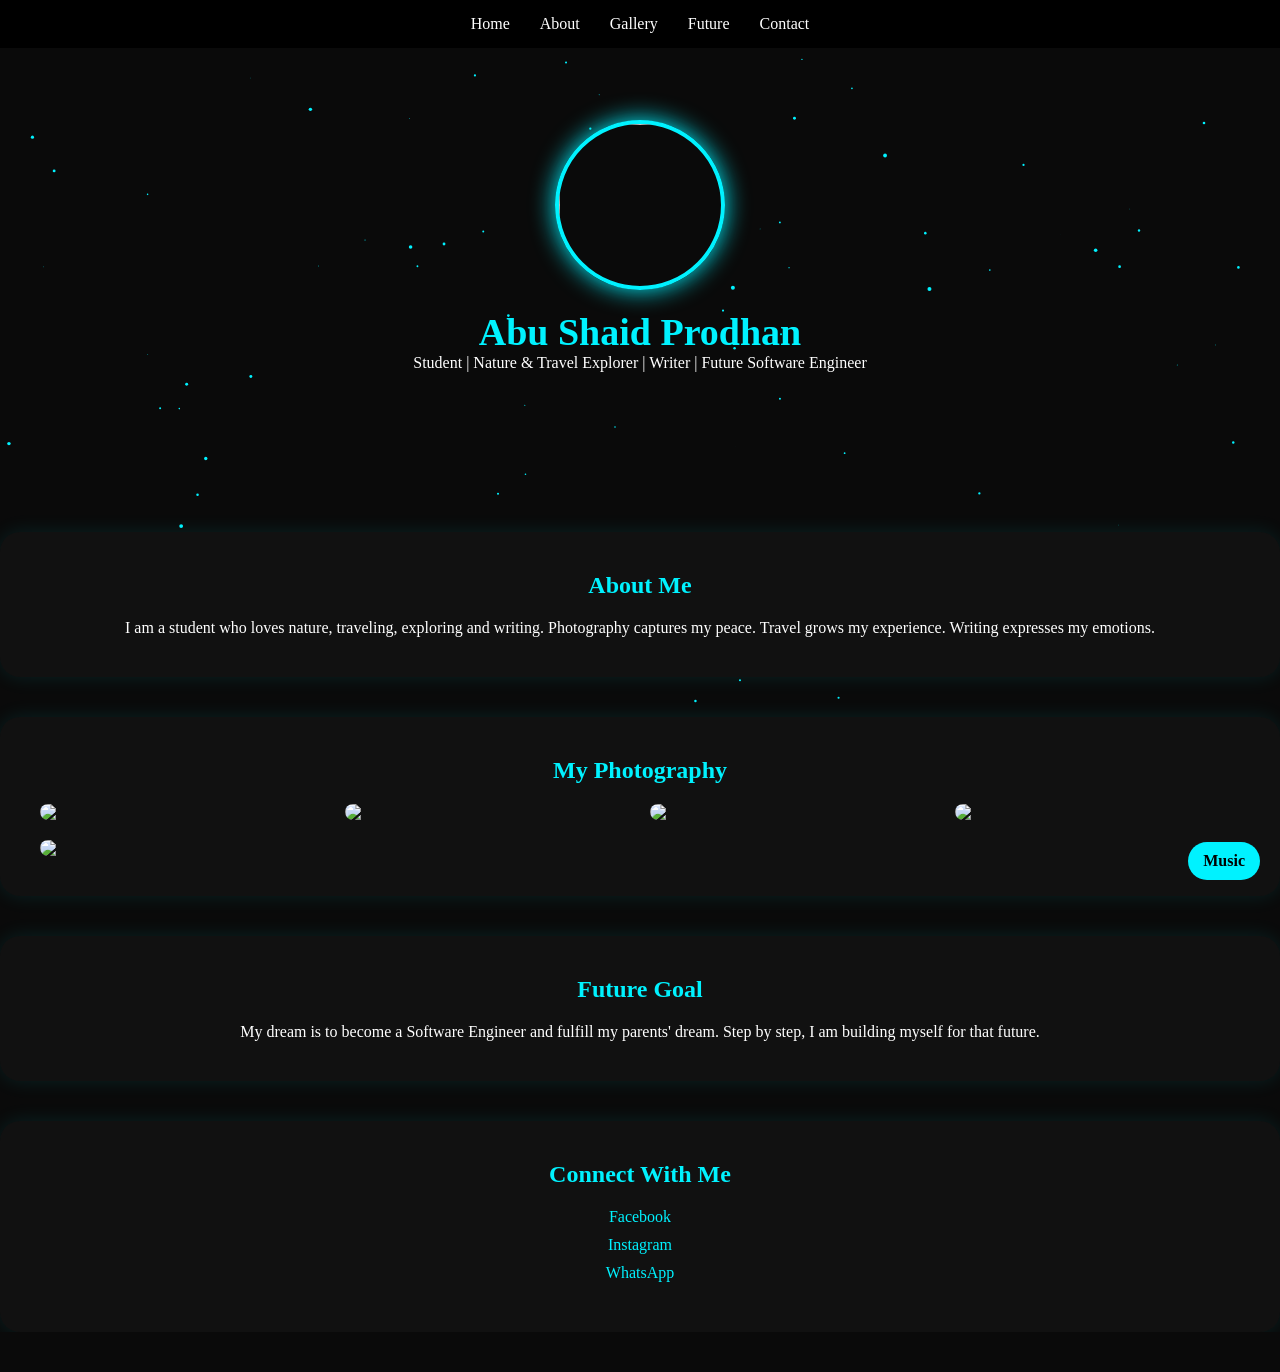
==== index.html @ 97328510 "Add files via upload" ====
<!DOCTYPE html>
<html lang="en">
<head>
<meta charset="UTF-8">
<meta name="viewport" content="width=device-width, initial-scale=1.0">
<title>Abu Shaid Prodhan | Portfolio</title>

<style>
*{margin:0;padding:0;box-sizing:border-box;font-family:Segoe UI;}
body{background:#0a0a0a;color:white;overflow-x:hidden;scroll-behavior:smooth;}

/* PROGRESS BAR */
#progress{
position:fixed;
top:0;
left:0;
height:4px;
background:#00f2ff;
width:0%;
z-index:9999;
}

/* NAVBAR */
nav{
position:fixed;
width:100%;
top:0;
background:#000;
display:flex;
justify-content:center;
gap:30px;
padding:15px;
z-index:1000;
}
nav a{
color:white;
text-decoration:none;
transition:0.3s;
}
nav a:hover{
color:#00f2ff;
}

/* PARTICLES */
canvas{
position:fixed;
top:0;
left:0;
z-index:-1;
}

/* SECTION */
section{
padding:120px 10%;
text-align:center;
}

.hero img{
width:170px;
height:170px;
border-radius:50%;
border:4px solid #00f2ff;
box-shadow:0 0 25px #00f2ff;
margin-bottom:20px;
}

h1{color:#00f2ff;font-size:38px;}
h2{color:#00f2ff;margin-bottom:20px;}

.box{
background:#111;
padding:40px;
border-radius:20px;
margin-top:40px;
box-shadow:0 0 20px rgba(0,242,255,0.1);
transition:0.5s;
}
.box:hover{
box-shadow:0 0 25px #00f2ff;
}

.gallery{
display:grid;
grid-template-columns:repeat(auto-fit,minmax(250px,1fr));
gap:20px;
}
.gallery img{
width:100%;
border-radius:15px;
transition:0.4s;
}
.gallery img:hover{
transform:scale(1.07);
box-shadow:0 0 20px #00f2ff;
}

.contact a{
display:block;
margin:10px 0;
color:#00f2ff;
text-decoration:none;
}

/* FADE */
.fade{
opacity:0;
transform:translateY(40px);
transition:1s;
}
.fade.show{
opacity:1;
transform:translateY(0);
}

/* MUSIC BUTTON */
#musicBtn{
position:fixed;
bottom:20px;
right:20px;
background:#00f2ff;
color:black;
padding:10px 15px;
border-radius:50px;
cursor:pointer;
font-weight:bold;
}

@media(max-width:768px){
h1{font-size:26px;}
}
</style>
</head>

<body>

<div id="progress"></div>

<nav>
<a href="#home">Home</a>
<a href="#about">About</a>
<a href="#gallery">Gallery</a>
<a href="#future">Future</a>
<a href="#contact">Contact</a>
</nav>

<canvas id="particles"></canvas>

<section id="home" class="hero">
<img src="profile.jpg">
<h1>Abu Shaid Prodhan</h1>
<p>Student | Nature & Travel Explorer | Writer | Future Software Engineer</p>
</section>

<section id="about" class="box fade">
<h2>About Me</h2>
<p>
I am a student who loves nature, traveling, exploring and writing.
Photography captures my peace. Travel grows my experience.
Writing expresses my emotions.
</p>
</section>

<section id="gallery" class="box fade">
<h2>My Photography</h2>
<div class="gallery">
<img src="photo1.jpg">
<img src="photo2.jpg">
<img src="photo3.jpg">
<img src="photo4.jpg">
<img src="photo5.jpg">
</div>
</section>

<section id="future" class="box fade">
<h2>Future Goal</h2>
<p>
My dream is to become a Software Engineer and fulfill my parents' dream.
Step by step, I am building myself for that future.
</p>
</section>

<section id="contact" class="box contact fade">
<h2>Connect With Me</h2>
<a href="https://www.facebook.com/share/1W7e6Hipz2/" target="_blank">Facebook</a>
<a href="https://www.instagram.com/s_h_a_i_d_2_2" target="_blank">Instagram</a>
<a href="https://wa.me/8801577552888" target="_blank">WhatsApp</a>
</section>

<div id="musicBtn">Music</div>
<audio id="bgMusic" src="music.mp3"></audio>

<script>

/* PROGRESS BAR */
window.onscroll = function() {
let winScroll = document.body.scrollTop || document.documentElement.scrollTop;
let height = document.documentElement.scrollHeight - document.documentElement.clientHeight;
let scrolled = (winScroll / height) * 100;
document.getElementById("progress").style.width = scrolled + "%";
};

/* FADE */
const fades=document.querySelectorAll('.fade');
window.addEventListener('scroll',()=>{
fades.forEach(f=>{
if(f.getBoundingClientRect().top<window.innerHeight-100){
f.classList.add('show');
}
});
});

/* MUSIC */
const music=document.getElementById("bgMusic");
const btn=document.getElementById("musicBtn");
btn.onclick=function(){
if(music.paused){
music.play();
btn.innerText="Pause";
}else{
music.pause();
btn.innerText="Music";
}
}

/* PARTICLES */
const canvas=document.getElementById('particles');
const ctx=canvas.getContext('2d');
canvas.width=window.innerWidth;
canvas.height=window.innerHeight;
let particles=[];
class Particle{
constructor(){
this.x=Math.random()*canvas.width;
this.y=Math.random()*canvas.height;
this.size=Math.random()*2;
this.speedX=Math.random()*0.5-0.25;
this.speedY=Math.random()*0.5-0.25;
}
update(){this.x+=this.speedX;this.y+=this.speedY;}
draw(){
ctx.fillStyle='#00f2ff';
ctx.beginPath();
ctx.arc(this.x,this.y,this.size,0,Math.PI*2);
ctx.fill();
}
}
function init(){
for(let i=0;i<120;i++){particles.push(new Particle());}
}
function animate(){
ctx.clearRect(0,0,canvas.width,canvas.height);
particles.forEach(p=>{p.update();p.draw();});
requestAnimationFrame(animate);
}
init();
animate();

</script>

</body>
</html>
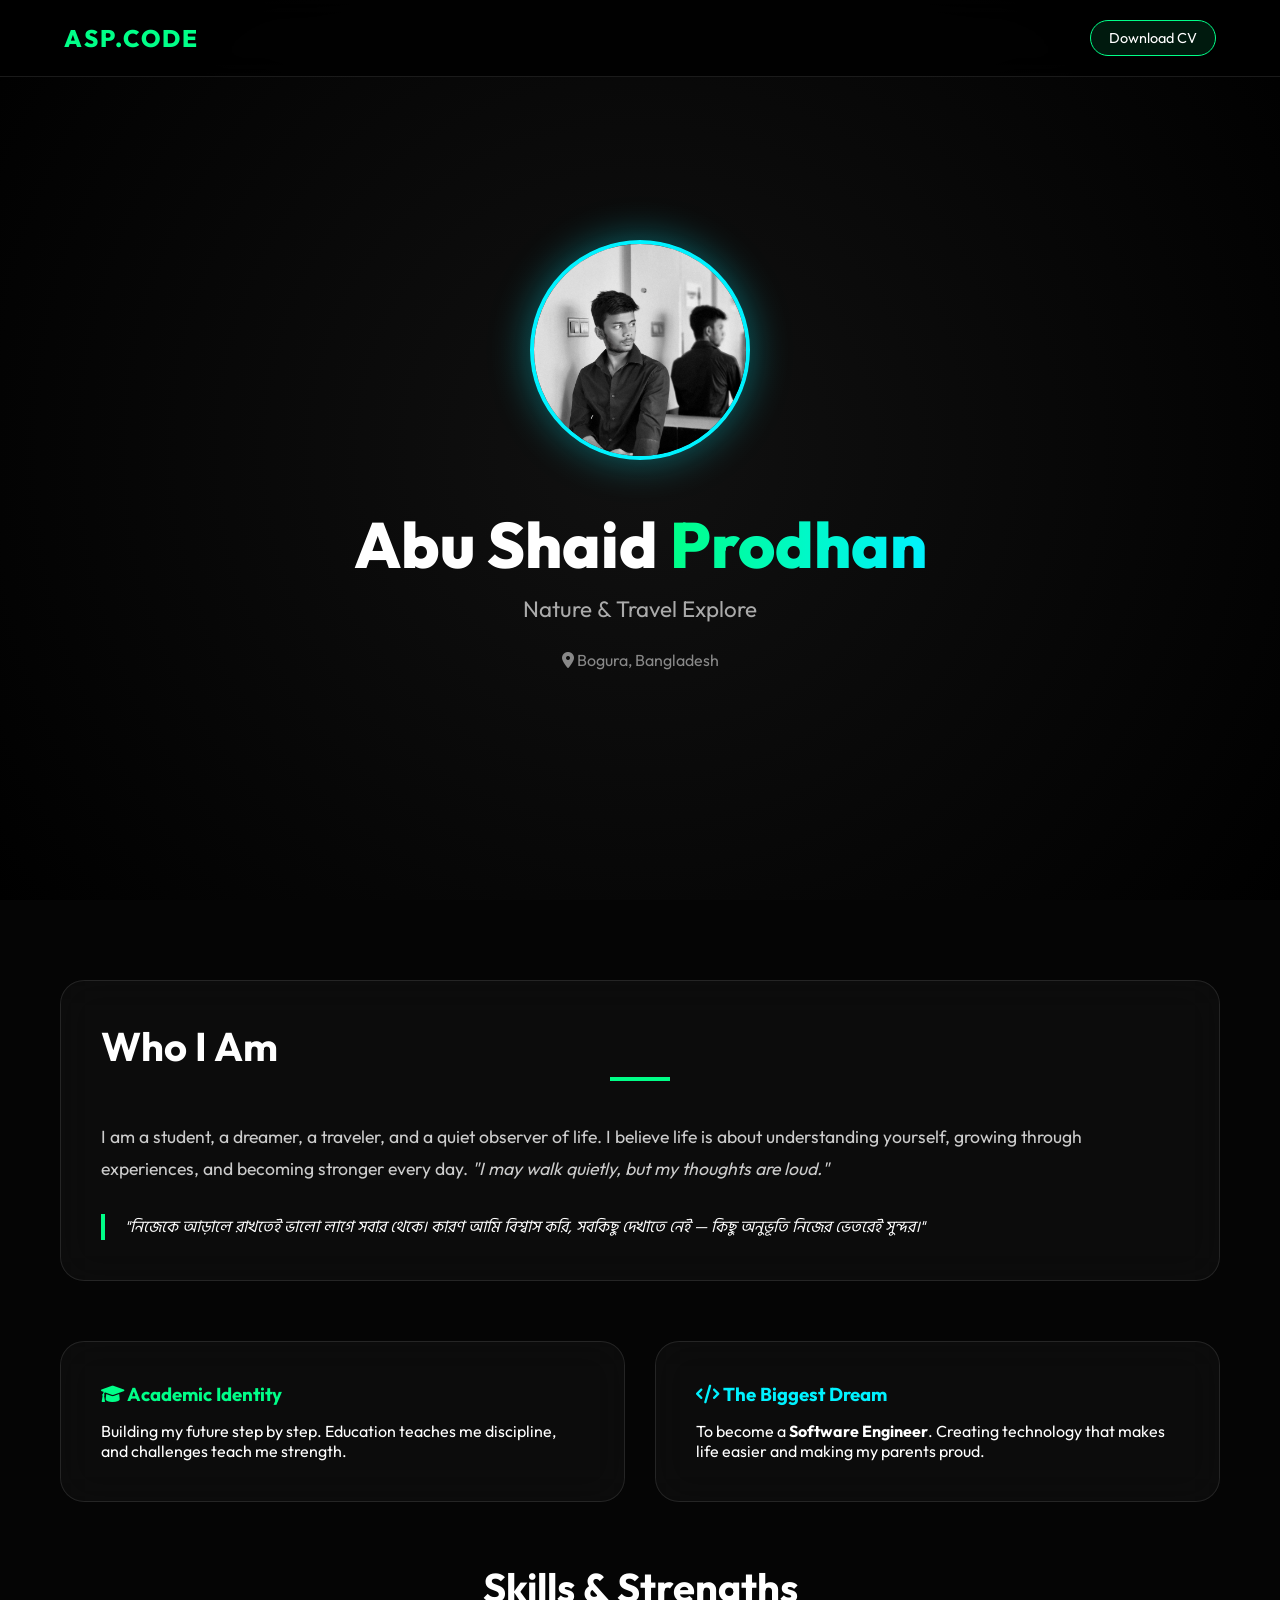
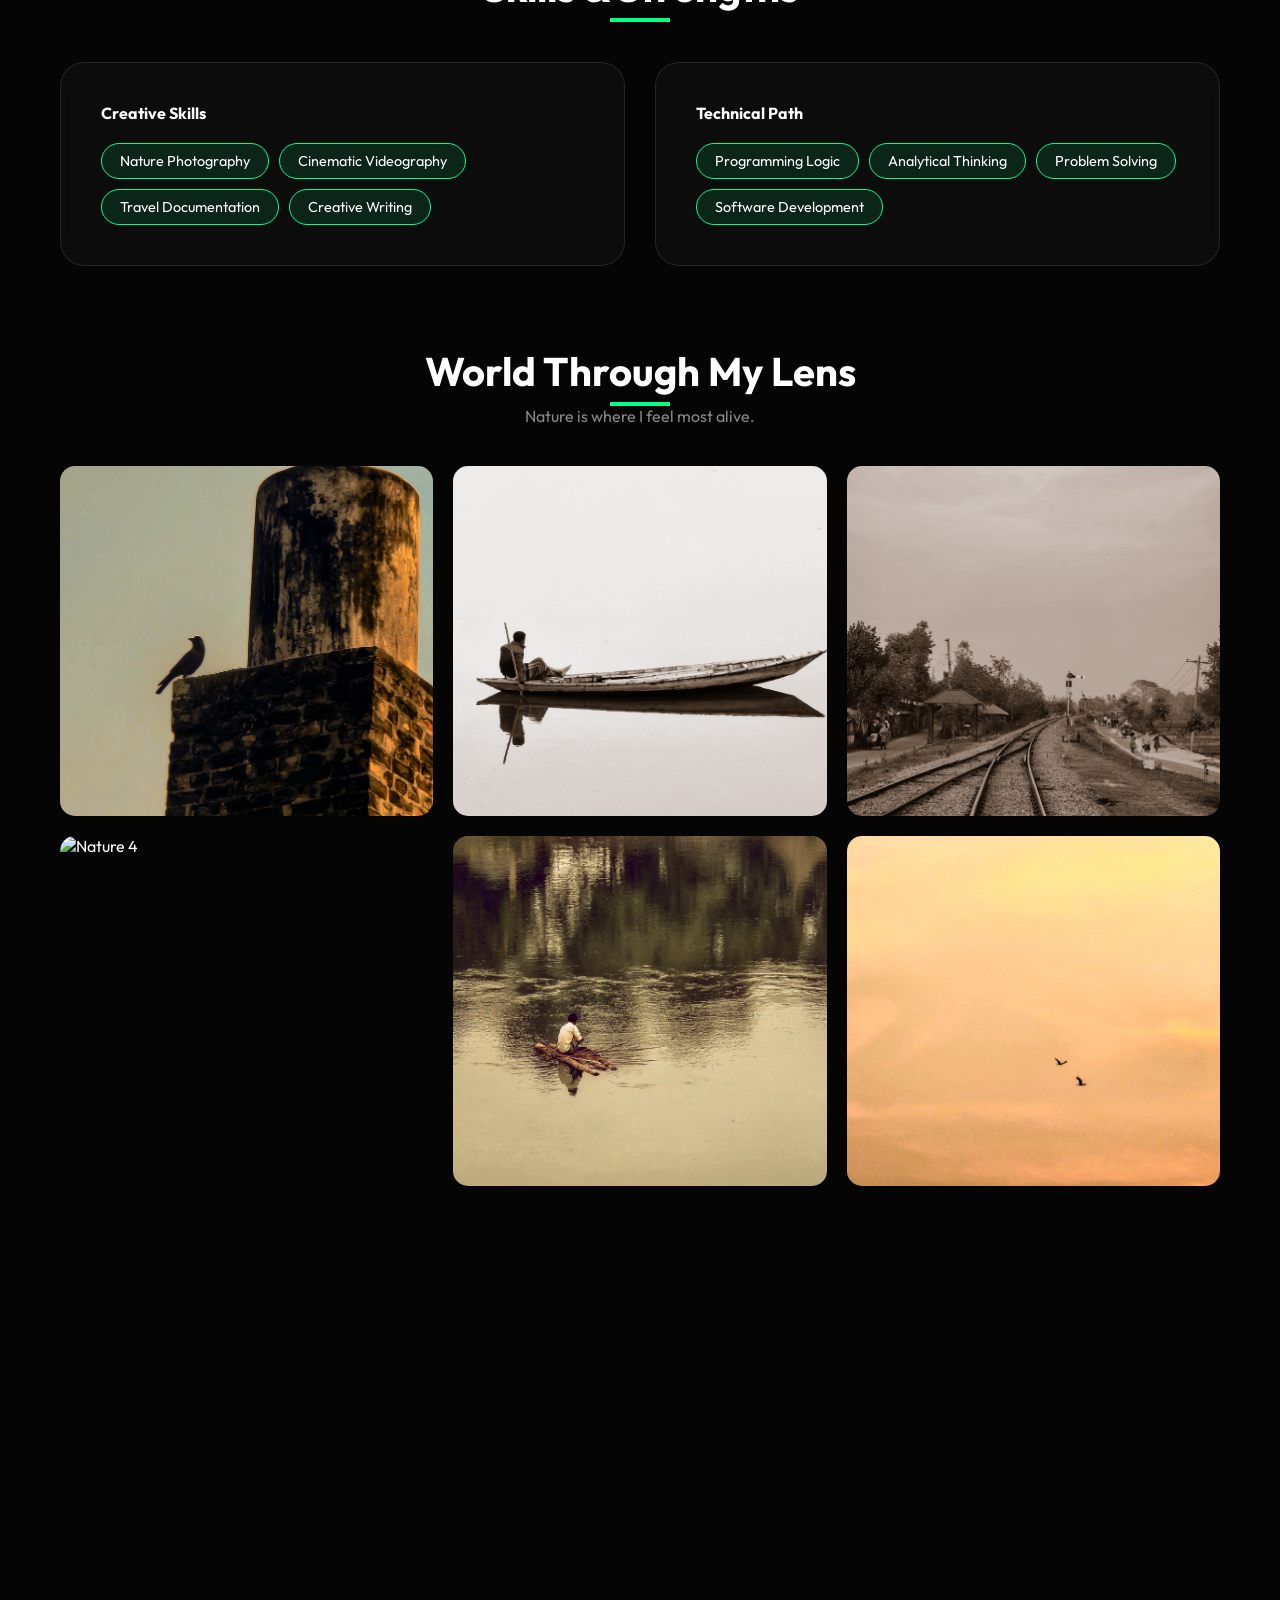
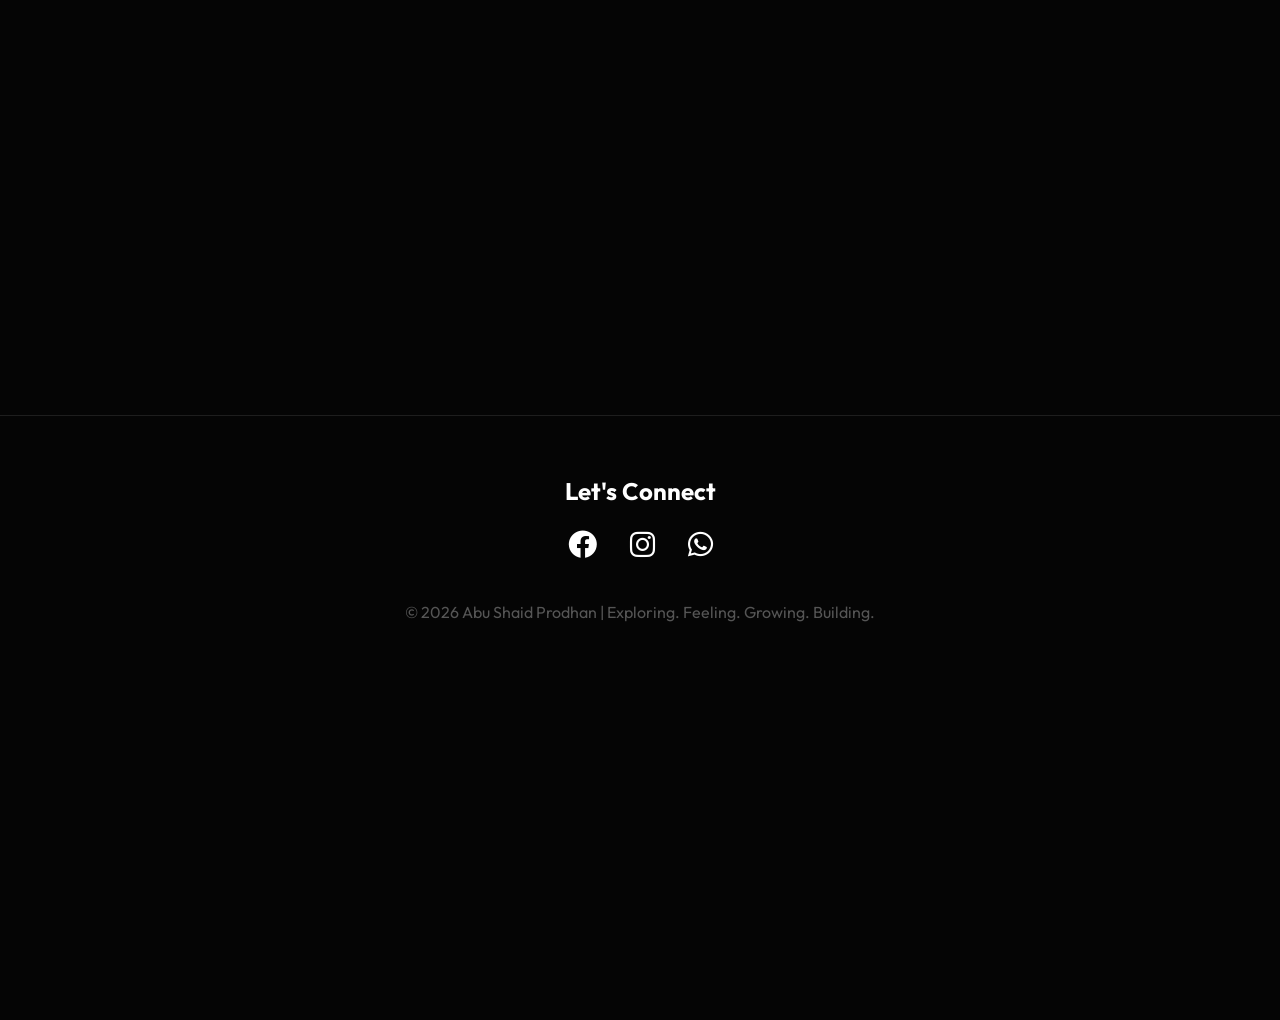
==== commit 05bea003: "Add files via upload" ====
--- a/index.html
+++ b/index.html
@@ -1,261 +1,268 @@
 <!DOCTYPE html>
 <html lang="en">
 <head>
-<meta charset="UTF-8">
-<meta name="viewport" content="width=device-width, initial-scale=1.0">
-<title>Abu Shaid Prodhan | Portfolio</title>
-
-<style>
-*{margin:0;padding:0;box-sizing:border-box;font-family:Segoe UI;}
-body{background:#0a0a0a;color:white;overflow-x:hidden;scroll-behavior:smooth;}
-
-/* PROGRESS BAR */
-#progress{
-position:fixed;
-top:0;
-left:0;
-height:4px;
-background:#00f2ff;
-width:0%;
-z-index:9999;
-}
-
-/* NAVBAR */
-nav{
-position:fixed;
-width:100%;
-top:0;
-background:#000;
-display:flex;
-justify-content:center;
-gap:30px;
-padding:15px;
-z-index:1000;
-}
-nav a{
-color:white;
-text-decoration:none;
-transition:0.3s;
-}
-nav a:hover{
-color:#00f2ff;
-}
-
-/* PARTICLES */
-canvas{
-position:fixed;
-top:0;
-left:0;
-z-index:-1;
-}
-
-/* SECTION */
-section{
-padding:120px 10%;
-text-align:center;
-}
-
-.hero img{
-width:170px;
-height:170px;
-border-radius:50%;
-border:4px solid #00f2ff;
-box-shadow:0 0 25px #00f2ff;
-margin-bottom:20px;
-}
-
-h1{color:#00f2ff;font-size:38px;}
-h2{color:#00f2ff;margin-bottom:20px;}
-
-.box{
-background:#111;
-padding:40px;
-border-radius:20px;
-margin-top:40px;
-box-shadow:0 0 20px rgba(0,242,255,0.1);
-transition:0.5s;
-}
-.box:hover{
-box-shadow:0 0 25px #00f2ff;
-}
-
-.gallery{
-display:grid;
-grid-template-columns:repeat(auto-fit,minmax(250px,1fr));
-gap:20px;
-}
-.gallery img{
-width:100%;
-border-radius:15px;
-transition:0.4s;
-}
-.gallery img:hover{
-transform:scale(1.07);
-box-shadow:0 0 20px #00f2ff;
-}
-
-.contact a{
-display:block;
-margin:10px 0;
-color:#00f2ff;
-text-decoration:none;
-}
-
-/* FADE */
-.fade{
-opacity:0;
-transform:translateY(40px);
-transition:1s;
-}
-.fade.show{
-opacity:1;
-transform:translateY(0);
-}
-
-/* MUSIC BUTTON */
-#musicBtn{
-position:fixed;
-bottom:20px;
-right:20px;
-background:#00f2ff;
-color:black;
-padding:10px 15px;
-border-radius:50px;
-cursor:pointer;
-font-weight:bold;
-}
-
-@media(max-width:768px){
-h1{font-size:26px;}
-}
-</style>
+    <meta charset="UTF-8">
+    <meta name="viewport" content="width=device-width, initial-scale=1.0">
+    <title>Abu Shaid Prodhan | Future Software Engineer</title>
+    
+    <link href="https://fonts.googleapis.com/css2?family=Outfit:wght@300;400;600;800&family=Hind+Siliguri:wght@300;400;600&display=swap" rel="stylesheet">
+    <link rel="stylesheet" href="https://cdnjs.cloudflare.com/ajax/libs/font-awesome/6.0.0/css/all.min.css">
+    <link href="https://unpkg.com/aos@2.3.1/dist/aos.css" rel="stylesheet">
+
+    <style>
+        :root {
+            --neon-green: #00ff88;
+            --neon-blue: #00f2ff;
+            --bg-dark: #050505;
+            --glass: rgba(255, 255, 255, 0.03);
+            --glass-border: rgba(255, 255, 255, 0.1);
+        }
+
+        * { margin: 0; padding: 0; box-sizing: border-box; }
+        body {
+            font-family: 'Outfit', sans-serif;
+            background-color: var(--bg-dark);
+            color: #ffffff;
+            overflow-x: hidden;
+            scroll-behavior: smooth;
+        }
+
+        .bengali { font-family: 'Hind Siliguri', sans-serif; }
+
+        /* Animated Background Particles Effect */
+        #bg-canvas {
+            position: fixed; top: 0; left: 0; width: 100%; height: 100%;
+            z-index: -1; background: radial-gradient(circle at 50% 50%, #111, #000);
+        }
+
+        /* Glassmorphism Navbar */
+        nav {
+            position: fixed; width: 100%; padding: 20px 5%;
+            display: flex; justify-content: space-between; align-items: center;
+            background: rgba(0, 0, 0, 0.8); backdrop-filter: blur(15px);
+            z-index: 1000; border-bottom: 1px solid var(--glass-border);
+        }
+        .logo { font-size: 1.5rem; font-weight: 800; color: var(--neon-green); letter-spacing: 2px; }
+
+        /* Hero Section */
+        .hero {
+            height: 100vh; display: flex; flex-direction: column;
+            justify-content: center; align-items: center; text-align: center;
+            padding: 0 20px;
+        }
+        .profile-wrapper {
+            position: relative; padding: 10px; margin-bottom: 30px;
+        }
+        .profile-img {
+            width: 220px; height: 220px; border-radius: 50%;
+            object-fit: cover; border: 4px solid var(--neon-blue);
+            box-shadow: 0 0 40px rgba(0, 242, 255, 0.4);
+            animation: float 4s ease-in-out infinite;
+        }
+        @keyframes float { 0%, 100% { transform: translateY(0); } 50% { transform: translateY(-20px); } }
+
+        h1 { font-size: 4rem; font-weight: 800; margin-bottom: 10px; }
+        .gradient-text { background: linear-gradient(90deg, var(--neon-green), var(--neon-blue)); -webkit-background-clip: text; -webkit-text-fill-color: transparent; }
+        .typewriter { font-size: 1.4rem; color: #aaa; min-height: 1.6em; }
+
+        /* Global Sections */
+        .container { max-width: 1200px; margin: auto; padding: 80px 20px; }
+        .section-title { font-size: 2.5rem; margin-bottom: 50px; text-align: center; position: relative; }
+        .section-title::after { content: ''; width: 60px; height: 4px; background: var(--neon-green); position: absolute; bottom: -10px; left: 50%; transform: translateX(-50%); }
+
+        /* Glass Cards */
+        .glass-card {
+            background: var(--glass); backdrop-filter: blur(20px);
+            border: 1px solid var(--glass-border); border-radius: 24px;
+            padding: 40px; transition: 0.4s; height: 100%;
+        }
+        .glass-card:hover { border-color: var(--neon-green); transform: translateY(-10px); box-shadow: 0 15px 35px rgba(0, 255, 136, 0.1); }
+
+        /* Gallery Grid */
+        .gallery-grid {
+            display: grid; grid-template-columns: repeat(auto-fit, minmax(280px, 1fr)); gap: 20px;
+        }
+        .gallery-item {
+            overflow: hidden; border-radius: 15px; height: 350px; position: relative;
+        }
+        .gallery-item img { width: 100%; height: 100%; object-fit: cover; transition: 0.6s; }
+        .gallery-item:hover img { transform: scale(1.1); filter: brightness(1.2); }
+
+        /* Tech & Skills */
+        .skill-list { list-style: none; display: flex; flex-wrap: wrap; gap: 10px; }
+        .skill-tag { background: rgba(0, 255, 136, 0.1); border: 1px solid var(--neon-green); padding: 8px 18px; border-radius: 50px; font-size: 0.9rem; }
+
+        /* Timeline / Journey */
+        .timeline { border-left: 2px solid var(--glass-border); padding-left: 30px; margin-left: 20px; }
+        .timeline-item { position: relative; margin-bottom: 40px; }
+        .timeline-item::before { content: ''; width: 16px; height: 16px; background: var(--neon-blue); border-radius: 50%; position: absolute; left: -39px; top: 5px; box-shadow: 0 0 10px var(--neon-blue); }
+
+        /* Footer */
+        footer {
+            padding: 60px 20px; border-top: 1px solid var(--glass-border); text-align: center;
+        }
+        .social-links a { color: #fff; font-size: 1.8rem; margin: 0 15px; transition: 0.3s; }
+        .social-links a:hover { color: var(--neon-blue); transform: scale(1.2); }
+
+        /* Mobile Optimization */
+        @media (max-width: 768px) {
+            h1 { font-size: 2.5rem; }
+            .profile-img { width: 160px; height: 160px; }
+        }
+    </style>
 </head>
-
 <body>
 
-<div id="progress"></div>
-
-<nav>
-<a href="#home">Home</a>
-<a href="#about">About</a>
-<a href="#gallery">Gallery</a>
-<a href="#future">Future</a>
-<a href="#contact">Contact</a>
-</nav>
-
-<canvas id="particles"></canvas>
-
-<section id="home" class="hero">
-<img src="profile.jpg">
-<h1>Abu Shaid Prodhan</h1>
-<p>Student | Nature & Travel Explorer | Writer | Future Software Engineer</p>
-</section>
-
-<section id="about" class="box fade">
-<h2>About Me</h2>
-<p>
-I am a student who loves nature, traveling, exploring and writing.
-Photography captures my peace. Travel grows my experience.
-Writing expresses my emotions.
-</p>
-</section>
-
-<section id="gallery" class="box fade">
-<h2>My Photography</h2>
-<div class="gallery">
-<img src="photo1.jpg">
-<img src="photo2.jpg">
-<img src="photo3.jpg">
-<img src="photo4.jpg">
-<img src="photo5.jpg">
-</div>
-</section>
-
-<section id="future" class="box fade">
-<h2>Future Goal</h2>
-<p>
-My dream is to become a Software Engineer and fulfill my parents' dream.
-Step by step, I am building myself for that future.
-</p>
-</section>
-
-<section id="contact" class="box contact fade">
-<h2>Connect With Me</h2>
-<a href="https://www.facebook.com/share/1W7e6Hipz2/" target="_blank">Facebook</a>
-<a href="https://www.instagram.com/s_h_a_i_d_2_2" target="_blank">Instagram</a>
-<a href="https://wa.me/8801577552888" target="_blank">WhatsApp</a>
-</section>
-
-<div id="musicBtn">Music</div>
-<audio id="bgMusic" src="music.mp3"></audio>
-
-<script>
-
-/* PROGRESS BAR */
-window.onscroll = function() {
-let winScroll = document.body.scrollTop || document.documentElement.scrollTop;
-let height = document.documentElement.scrollHeight - document.documentElement.clientHeight;
-let scrolled = (winScroll / height) * 100;
-document.getElementById("progress").style.width = scrolled + "%";
-};
-
-/* FADE */
-const fades=document.querySelectorAll('.fade');
-window.addEventListener('scroll',()=>{
-fades.forEach(f=>{
-if(f.getBoundingClientRect().top<window.innerHeight-100){
-f.classList.add('show');
-}
-});
-});
-
-/* MUSIC */
-const music=document.getElementById("bgMusic");
-const btn=document.getElementById("musicBtn");
-btn.onclick=function(){
-if(music.paused){
-music.play();
-btn.innerText="Pause";
-}else{
-music.pause();
-btn.innerText="Music";
-}
-}
-
-/* PARTICLES */
-const canvas=document.getElementById('particles');
-const ctx=canvas.getContext('2d');
-canvas.width=window.innerWidth;
-canvas.height=window.innerHeight;
-let particles=[];
-class Particle{
-constructor(){
-this.x=Math.random()*canvas.width;
-this.y=Math.random()*canvas.height;
-this.size=Math.random()*2;
-this.speedX=Math.random()*0.5-0.25;
-this.speedY=Math.random()*0.5-0.25;
-}
-update(){this.x+=this.speedX;this.y+=this.speedY;}
-draw(){
-ctx.fillStyle='#00f2ff';
-ctx.beginPath();
-ctx.arc(this.x,this.y,this.size,0,Math.PI*2);
-ctx.fill();
-}
-}
-function init(){
-for(let i=0;i<120;i++){particles.push(new Particle());}
-}
-function animate(){
-ctx.clearRect(0,0,canvas.width,canvas.height);
-particles.forEach(p=>{p.update();p.draw();});
-requestAnimationFrame(animate);
-}
-init();
-animate();
-
-</script>
-
+    <div id="bg-canvas"></div>
+    <nav>
+        <div class="logo">ASP.CODE</div>
+        <a href="resume.pdf" class="skill-tag" style="text-decoration: none; color: #fff;">Download CV</a>
+    </nav>
+
+    <section class="hero">
+        <div class="profile-wrapper" data-aos="zoom-in">
+            <img src="profile.jpg" alt="Abu Shaid Prodhan" class="profile-img">
+        </div>
+        <h1 data-aos="fade-up">Abu Shaid <span class="gradient-text">Prodhan</span></h1>
+        <p class="typewriter" id="typewriter-text"></p>
+        <p style="margin-top: 20px; color: #888;"><i class="fas fa-map-marker-alt"></i> Bogura, Bangladesh</p>
+    </section>
+
+    <div class="container">
+        <div class="glass-card" data-aos="fade-up" style="margin-bottom: 60px;">
+            <h2 class="section-title" style="text-align: left;">Who I Am</h2>
+            <p style="line-height: 1.8; font-size: 1.1rem; color: #ccc;">
+                I am a student, a dreamer, a traveler, and a quiet observer of life. I believe life is about understanding yourself, growing through experiences, and becoming stronger every day. 
+                <i>"I may walk quietly, but my thoughts are loud."</i>
+            </p>
+            <div class="bengali" style="margin-top: 30px; border-left: 4px solid var(--neon-green); padding-left: 20px; font-style: italic;">
+                "নিজেকে আড়ালে রাখতেই ভালো লাগে সবার থেকে। কারণ আমি বিশ্বাস করি, সবকিছু দেখাতে নেই — কিছু অনুভূতি নিজের ভেতরেই সুন্দর।"
+            </div>
+        </div>
+
+        <div style="display: grid; grid-template-columns: repeat(auto-fit, minmax(300px, 1fr)); gap: 30px; margin-bottom: 60px;">
+            <div class="glass-card" data-aos="fade-right">
+                <h3 style="color: var(--neon-green); margin-bottom: 15px;"><i class="fas fa-graduation-cap"></i> Academic Identity</h3>
+                <p>Building my future step by step. Education teaches me discipline, and challenges teach me strength.</p>
+            </div>
+            <div class="glass-card" data-aos="fade-left">
+                <h3 style="color: var(--neon-blue); margin-bottom: 15px;"><i class="fas fa-code"></i> The Biggest Dream</h3>
+                <p>To become a <b>Software Engineer</b>. Creating technology that makes life easier and making my parents proud.</p>
+            </div>
+        </div>
+
+        <h2 class="section-title" data-aos="fade-up">Skills & Strengths</h2>
+        <div style="display: grid; grid-template-columns: repeat(auto-fit, minmax(300px, 1fr)); gap: 30px; margin-bottom: 80px;">
+            <div class="glass-card" data-aos="zoom-in">
+                <h4 style="margin-bottom: 20px;">Creative Skills</h4>
+                <div class="skill-list">
+                    <span class="skill-tag">Nature Photography</span>
+                    <span class="skill-tag">Cinematic Videography</span>
+                    <span class="skill-tag">Travel Documentation</span>
+                    <span class="skill-tag">Creative Writing</span>
+                </div>
+            </div>
+            <div class="glass-card" data-aos="zoom-in" data-aos-delay="200">
+                <h4 style="margin-bottom: 20px;">Technical Path</h4>
+                <div class="skill-list">
+                    <span class="skill-tag">Programming Logic</span>
+                    <span class="skill-tag">Analytical Thinking</span>
+                    <span class="skill-tag">Problem Solving</span>
+                    <span class="skill-tag">Software Development</span>
+                </div>
+            </div>
+        </div>
+
+        <h2 class="section-title" data-aos="fade-up">World Through My Lens</h2>
+        <p style="text-align: center; margin-top: -40px; margin-bottom: 40px; color: #888;">Nature is where I feel most alive.</p>
+        <div class="gallery-grid">
+            <div class="gallery-item" data-aos="fade-up"><img src="photo1.jpg" alt="Nature 1"></div>
+            <div class="gallery-item" data-aos="fade-up" data-aos-delay="100"><img src="photo2.jpg" alt="Nature 2"></div>
+            <div class="gallery-item" data-aos="fade-up" data-aos-delay="200"><img src="photo3.jpg" alt="Nature 3"></div>
+            <div class="gallery-item" data-aos="fade-up"><img src="photo4.jpg" alt="Nature 4"></div>
+            <div class="gallery-item" data-aos="fade-up" data-aos-delay="100"><img src="photo5.jpg" alt="Nature 5"></div>
+            <div class="gallery-item" data-aos="fade-up" data-aos-delay="200"><img src="photo6.jpg" alt="Nature 6"></div>
+            <div class="gallery-item" data-aos="fade-up" data-aos-delay="300"><img src="photo7.jpg" alt="Nature 7"></div>
+        </div>
+
+        <div style="margin-top: 80px; text-align: center;" data-aos="zoom-in">
+            <h2 class="section-title">Personal Reflections</h2>
+            <div class="glass-card" style="background: rgba(0, 242, 255, 0.05);">
+                <p class="bengali" style="font-size: 1.2rem; line-height: 2;">
+                    "হয়তো কষ্টের আগুনে পুড়ে পুড়ে খাঁটি হওয়াটাই আমার নিয়তি।"<br>
+                    — Abu Shaid Prodhan
+                </p>
+                <div style="margin-top: 20px; color: var(--neon-blue);">
+                    <i>"Exploring the world outside, building strength inside."</i>
+                </div>
+            </div>
+        </div>
+    </div>
+
+    <footer>
+        <h2 style="margin-bottom: 20px;">Let's Connect</h2>
+        <div class="social-links">
+            <a href="https://www.facebook.com/share/1W7e6Hipz2/" target="_blank"><i class="fab fa-facebook"></i></a>
+            <a href="https://www.instagram.com/shaid22" target="_blank"><i class="fab fa-instagram"></i></a>
+            <a href="https://wa.me/8801577552888" target="_blank"><i class="fab fa-whatsapp"></i></a>
+        </div>
+        <p style="margin-top: 40px; color: #555;">&copy; 2026 Abu Shaid Prodhan | Exploring. Feeling. Growing. Building.</p>
+    </footer>
+
+    <script src="https://unpkg.com/aos@2.3.1/dist/aos.js"></script>
+    <script>
+        AOS.init({ duration: 1000, once: true });
+
+        // Typewriter Effect
+        const textArray = [
+            "Nature & Travel Explorer",
+            "Deep Thinker & Writer",
+            "Future Software Engineer"
+        ];
+        let textIndex = 0;
+        let charIndex = 0;
+        const speed = 100;
+        const target = document.getElementById("typewriter-text");
+
+        function type() {
+            if (charIndex < textArray[textIndex].length) {
+                target.innerHTML += textArray[textIndex].charAt(charIndex);
+                charIndex++;
+                setTimeout(type, speed);
+            } else {
+                setTimeout(erase, 2000);
+            }
+        }
+
+        function erase() {
+            if (charIndex > 0) {
+                target.innerHTML = textArray[textIndex].substring(0, charIndex - 1);
+                charIndex--;
+                setTimeout(erase, 50);
+            } else {
+                textIndex = (textIndex + 1) % textArray.length;
+                setTimeout(type, 500);
+            }
+        }
+
+        document.addEventListener("DOMContentLoaded", type);
+    </script>
 </body>
-</html>+</html>
+<div class="glass-card" data-aos="fade-up">
+    <h2 class="section-title" style="text-align: left;">Deep Insights</h2>
+    <div style="display: grid; grid-template-columns: repeat(auto-fit, minmax(250px, 1fr)); gap: 20px;">
+        <div>
+            <h4 style="color: var(--neon-blue);"><i class="fas fa-leaf"></i> Nature's Lesson</h4>
+            <p style="font-size: 0.9rem; color: #bbb;">প্রকৃতি আমাকে ধৈর্য শিখিয়েছে। একটি গাছ যেমন রাতারাতি বড় হয় না, সফলতাও তেমনি ধীরে ধীরে আসে। আমি সেই ধীরস্থির সফলতায় বিশ্বাসী।</p>
+        </div>
+        <div>
+            <h4 style="color: var(--neon-green);"><i class="fas fa-microchip"></i> Engineering Soul</h4>
+            <p style="font-size: 0.9rem; color: #bbb;">কোডিং হলো আমার কাছে এক ধরণের কবিতা। প্রতিটি লাইন যেমন অর্থবহ হতে হয়, জীবনের প্রতিটি পদক্ষেপও তেমনি উদ্দেশ্যপূর্ণ হওয়া উচিত।</p>
+        </div>
+        <div>
+            <h4 style="color: #ff0077;"><i class="fas fa-heart"></i> Emotional Intelligence</h4>
+            <p style="font-size: 0.9rem; color: #bbb;">কাউকে কষ্ট না দেওয়া আমার শক্তি। আমি মনে করি, একজন ভালো ইঞ্জিনিয়ার হওয়ার আগে একজন ভালো মানুষ হওয়া জরুরি।</p>
+        </div>
+    </div>
+</div>
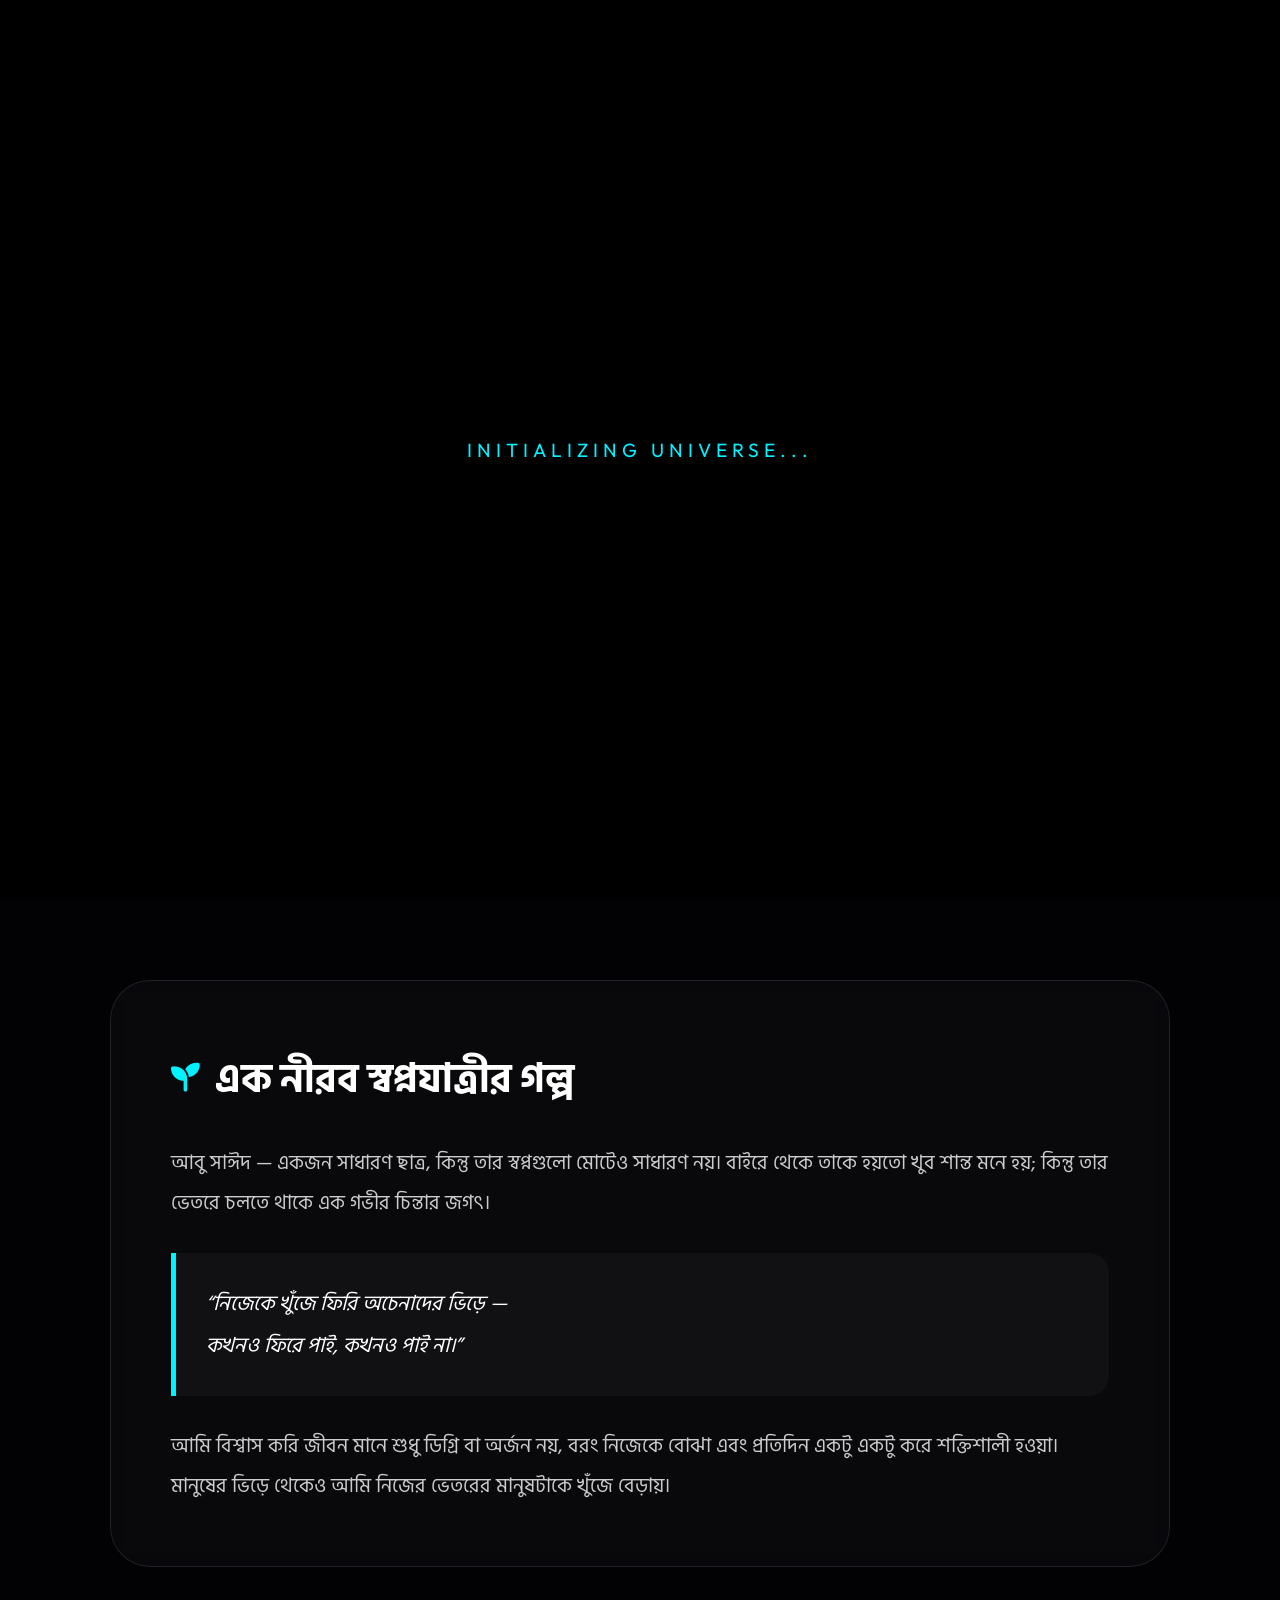
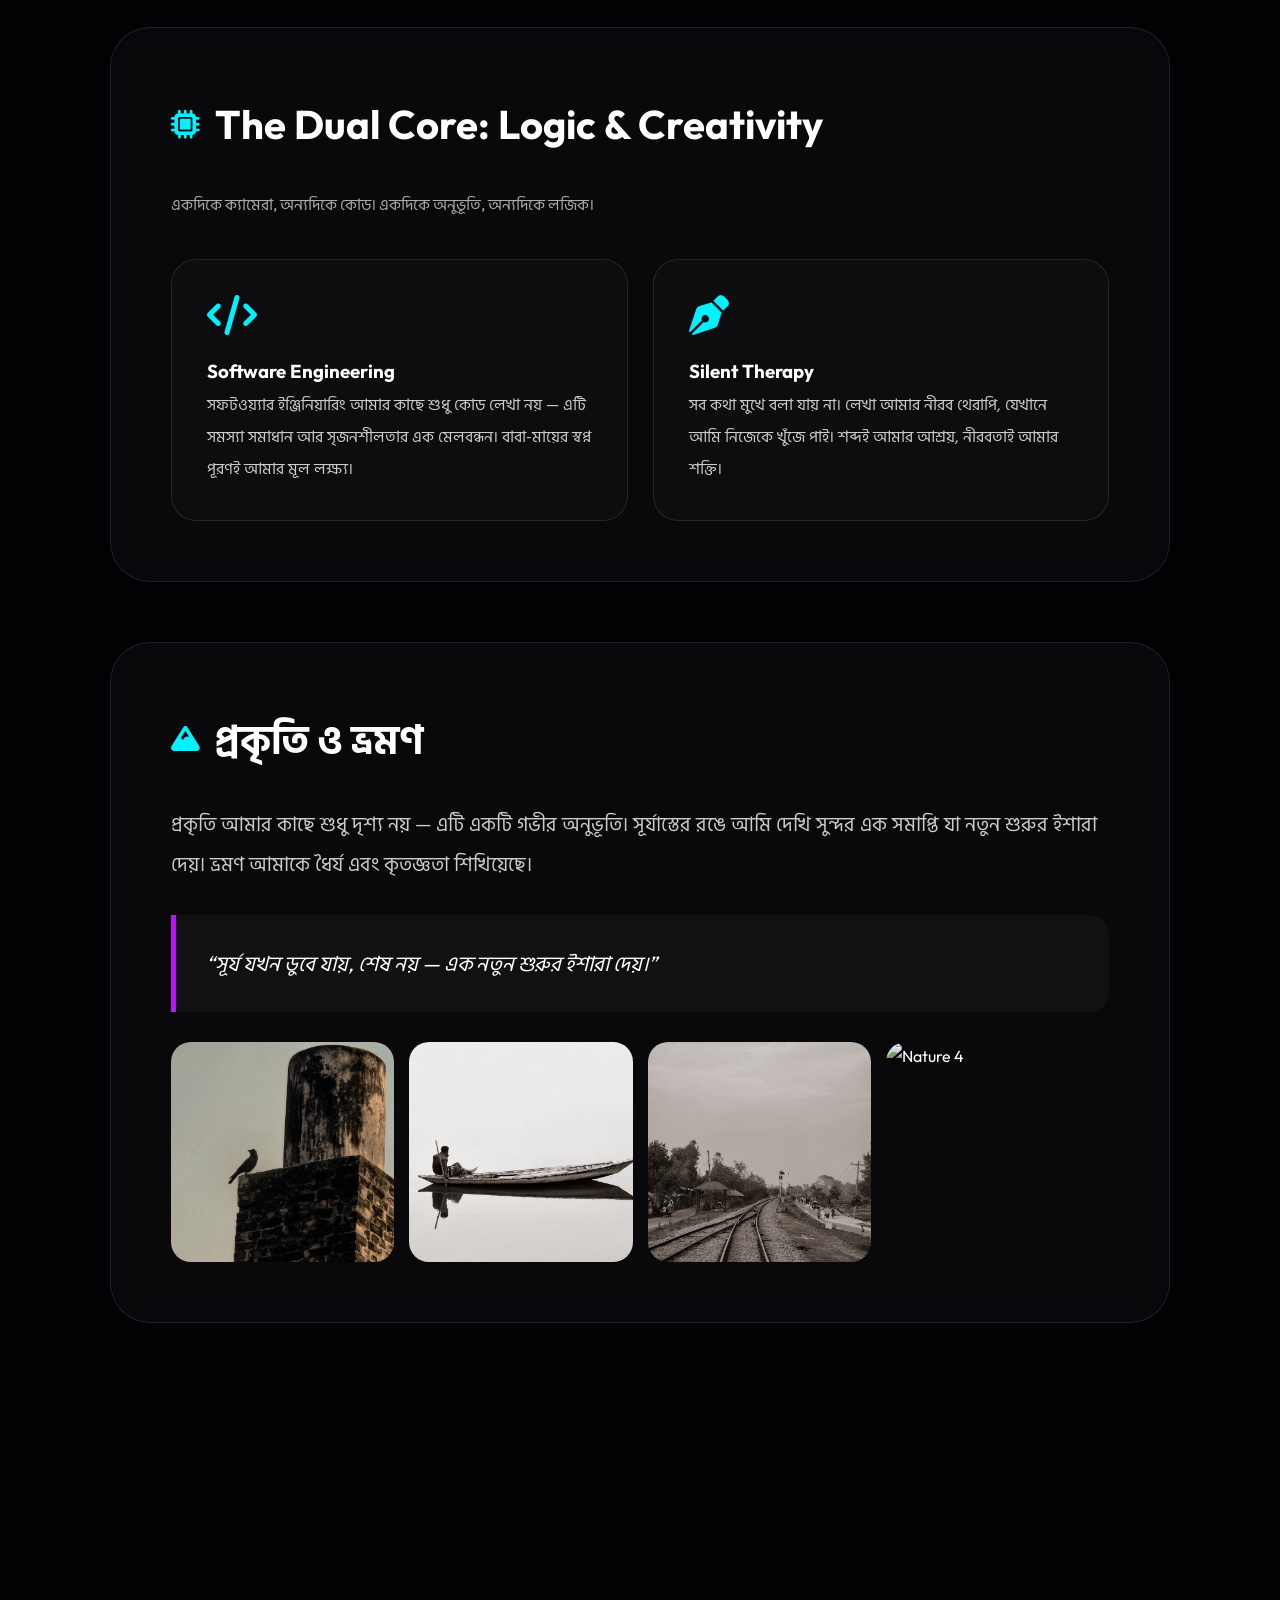
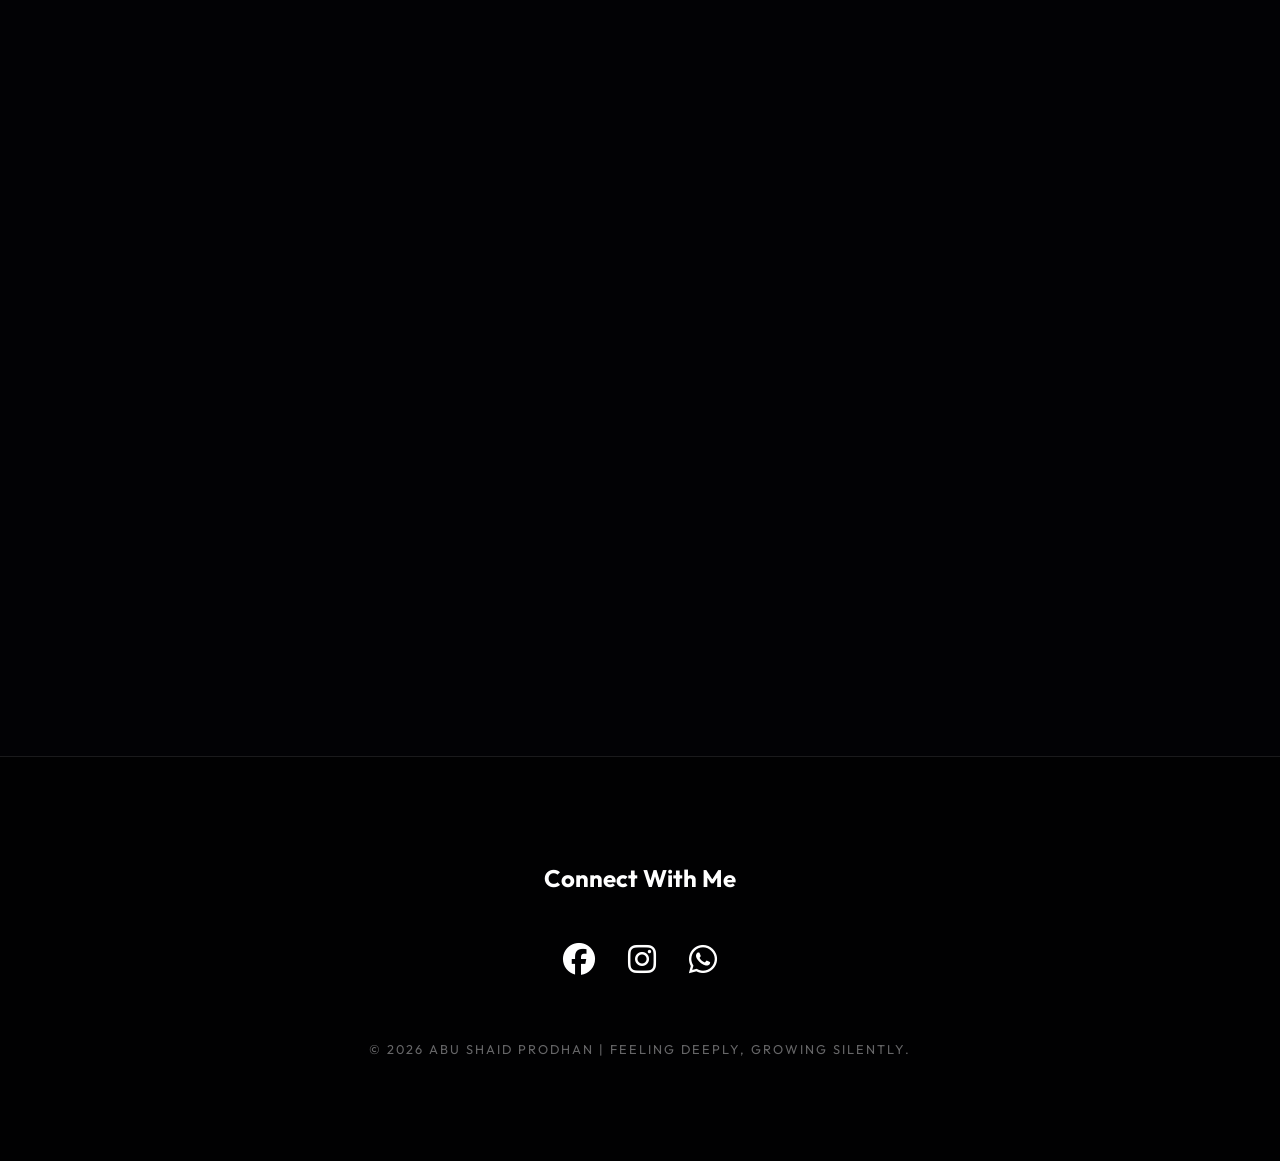
==== commit d7dd4934: "Add files via upload" ====
--- a/index.html
+++ b/index.html
@@ -1,268 +1,295 @@
 <!DOCTYPE html>
-<html lang="en">
+<html lang="bn">
 <head>
     <meta charset="UTF-8">
     <meta name="viewport" content="width=device-width, initial-scale=1.0">
-    <title>Abu Shaid Prodhan | Future Software Engineer</title>
+    <title>Abu Shaid Prodhan | The Visionary Architect of Code & Nature</title>
     
-    <link href="https://fonts.googleapis.com/css2?family=Outfit:wght@300;400;600;800&family=Hind+Siliguri:wght@300;400;600&display=swap" rel="stylesheet">
-    <link rel="stylesheet" href="https://cdnjs.cloudflare.com/ajax/libs/font-awesome/6.0.0/css/all.min.css">
+    <link href="https://fonts.googleapis.com/css2?family=Outfit:wght@100;300;400;600;800;900&family=Hind+Siliguri:wght@300;400;600;700&display=swap" rel="stylesheet">
+    <link rel="stylesheet" href="https://cdnjs.cloudflare.com/ajax/libs/font-awesome/6.4.0/css/all.min.css">
     <link href="https://unpkg.com/aos@2.3.1/dist/aos.css" rel="stylesheet">
+    
+    <script src="https://cdnjs.cloudflare.com/ajax/libs/three.js/r121/three.min.js"></script>
+    <script src="https://cdn.jsdelivr.net/npm/vanta@latest/dist/vanta.net.min.js"></script>
 
     <style>
         :root {
+            --neon-cyan: #00f2ff;
+            --neon-purple: #bc13fe;
             --neon-green: #00ff88;
-            --neon-blue: #00f2ff;
-            --bg-dark: #050505;
+            --bg-dark: #020205;
             --glass: rgba(255, 255, 255, 0.03);
-            --glass-border: rgba(255, 255, 255, 0.1);
-        }
-
-        * { margin: 0; padding: 0; box-sizing: border-box; }
+            --border: rgba(255, 255, 255, 0.1);
+        }
+
+        * { margin: 0; padding: 0; box-sizing: border-box; cursor: none; }
+        
         body {
-            font-family: 'Outfit', sans-serif;
+            font-family: 'Outfit', 'Hind Siliguri', sans-serif;
             background-color: var(--bg-dark);
-            color: #ffffff;
+            color: #fff;
+            line-height: 1.8;
             overflow-x: hidden;
             scroll-behavior: smooth;
         }
 
-        .bengali { font-family: 'Hind Siliguri', sans-serif; }
-
-        /* Animated Background Particles Effect */
-        #bg-canvas {
-            position: fixed; top: 0; left: 0; width: 100%; height: 100%;
-            z-index: -1; background: radial-gradient(circle at 50% 50%, #111, #000);
-        }
-
-        /* Glassmorphism Navbar */
+        /* Custom Cursor */
+        #cursor {
+            position: fixed; width: 20px; height: 20px; border: 2px solid var(--neon-cyan);
+            border-radius: 50%; pointer-events: none; transform: translate(-50%, -50%);
+            transition: width 0.3s, height 0.3s, background 0.3s; z-index: 10000;
+        }
+
+        /* Preloader */
+        #preloader {
+            position: fixed; width: 100%; height: 100%; background: #000;
+            display: flex; flex-direction: column; justify-content: center; align-items: center; z-index: 100000;
+        }
+        .loader-text { font-size: 1.2rem; letter-spacing: 5px; color: var(--neon-cyan); animation: pulse 2s infinite; }
+        @keyframes pulse { 0%, 100% { opacity: 1; } 50% { opacity: 0.3; } }
+
+        /* Vanta Background */
+        #vanta-bg { position: fixed; top: 0; left: 0; width: 100%; height: 100%; z-index: -2; }
+
+        /* Scroll Progress Bar */
+        #progress-bar { position: fixed; top: 0; left: 0; width: 0%; height: 4px; background: linear-gradient(90deg, var(--neon-cyan), var(--neon-purple)); z-index: 9999; }
+
+        /* Navigation */
         nav {
-            position: fixed; width: 100%; padding: 20px 5%;
-            display: flex; justify-content: space-between; align-items: center;
-            background: rgba(0, 0, 0, 0.8); backdrop-filter: blur(15px);
-            z-index: 1000; border-bottom: 1px solid var(--glass-border);
-        }
-        .logo { font-size: 1.5rem; font-weight: 800; color: var(--neon-green); letter-spacing: 2px; }
+            position: fixed; width: 100%; padding: 20px 50px; display: flex;
+            justify-content: space-between; align-items: center; z-index: 1000;
+            background: rgba(0,0,0,0.3); backdrop-filter: blur(15px); border-bottom: 1px solid var(--border);
+        }
+        .logo { font-size: 1.5rem; font-weight: 900; letter-spacing: 3px; color: var(--neon-cyan); }
 
         /* Hero Section */
-        .hero {
-            height: 100vh; display: flex; flex-direction: column;
-            justify-content: center; align-items: center; text-align: center;
-            padding: 0 20px;
-        }
-        .profile-wrapper {
-            position: relative; padding: 10px; margin-bottom: 30px;
-        }
-        .profile-img {
-            width: 220px; height: 220px; border-radius: 50%;
-            object-fit: cover; border: 4px solid var(--neon-blue);
-            box-shadow: 0 0 40px rgba(0, 242, 255, 0.4);
-            animation: float 4s ease-in-out infinite;
-        }
-        @keyframes float { 0%, 100% { transform: translateY(0); } 50% { transform: translateY(-20px); } }
-
-        h1 { font-size: 4rem; font-weight: 800; margin-bottom: 10px; }
-        .gradient-text { background: linear-gradient(90deg, var(--neon-green), var(--neon-blue)); -webkit-background-clip: text; -webkit-text-fill-color: transparent; }
-        .typewriter { font-size: 1.4rem; color: #aaa; min-height: 1.6em; }
-
-        /* Global Sections */
-        .container { max-width: 1200px; margin: auto; padding: 80px 20px; }
-        .section-title { font-size: 2.5rem; margin-bottom: 50px; text-align: center; position: relative; }
-        .section-title::after { content: ''; width: 60px; height: 4px; background: var(--neon-green); position: absolute; bottom: -10px; left: 50%; transform: translateX(-50%); }
-
-        /* Glass Cards */
-        .glass-card {
-            background: var(--glass); backdrop-filter: blur(20px);
-            border: 1px solid var(--glass-border); border-radius: 24px;
-            padding: 40px; transition: 0.4s; height: 100%;
-        }
-        .glass-card:hover { border-color: var(--neon-green); transform: translateY(-10px); box-shadow: 0 15px 35px rgba(0, 255, 136, 0.1); }
-
-        /* Gallery Grid */
-        .gallery-grid {
-            display: grid; grid-template-columns: repeat(auto-fit, minmax(280px, 1fr)); gap: 20px;
-        }
-        .gallery-item {
-            overflow: hidden; border-radius: 15px; height: 350px; position: relative;
-        }
-        .gallery-item img { width: 100%; height: 100%; object-fit: cover; transition: 0.6s; }
-        .gallery-item:hover img { transform: scale(1.1); filter: brightness(1.2); }
-
-        /* Tech & Skills */
-        .skill-list { list-style: none; display: flex; flex-wrap: wrap; gap: 10px; }
-        .skill-tag { background: rgba(0, 255, 136, 0.1); border: 1px solid var(--neon-green); padding: 8px 18px; border-radius: 50px; font-size: 0.9rem; }
-
-        /* Timeline / Journey */
-        .timeline { border-left: 2px solid var(--glass-border); padding-left: 30px; margin-left: 20px; }
-        .timeline-item { position: relative; margin-bottom: 40px; }
-        .timeline-item::before { content: ''; width: 16px; height: 16px; background: var(--neon-blue); border-radius: 50%; position: absolute; left: -39px; top: 5px; box-shadow: 0 0 10px var(--neon-blue); }
+        header {
+            height: 100vh; display: flex; flex-direction: column; justify-content: center; align-items: center; text-align: center;
+        }
+        .profile-frame {
+            position: relative; width: 200px; height: 200px; margin-bottom: 20px;
+        }
+        .profile-frame img {
+            width: 100%; height: 100%; border-radius: 50%; border: 4px solid var(--neon-cyan);
+            padding: 5px; box-shadow: 0 0 30px rgba(0, 242, 255, 0.4);
+        }
+        .hero-title { font-size: 4.5rem; font-weight: 900; line-height: 1.1; margin-bottom: 15px; }
+        .gradient-text { background: linear-gradient(to right, var(--neon-cyan), var(--neon-purple)); -webkit-background-clip: text; -webkit-text-fill-color: transparent; }
+        .hero-desc { font-size: 1.3rem; color: #aaa; font-weight: 300; max-width: 700px; }
+
+        /* Container & Cards */
+        .container { max-width: 1100px; margin: auto; padding: 80px 20px; }
+        
+        .section-card {
+            background: var(--glass); border: 1px solid var(--border); border-radius: 40px;
+            padding: 60px; margin-bottom: 60px; backdrop-filter: blur(20px);
+            transition: 0.5s cubic-bezier(0.2, 1, 0.3, 1);
+        }
+        .section-card:hover { border-color: var(--neon-cyan); transform: translateY(-10px); }
+
+        h2 { font-size: 2.5rem; margin-bottom: 30px; display: flex; align-items: center; gap: 15px; }
+        h2 i { color: var(--neon-cyan); font-size: 1.8rem; }
+        
+        .bengali-text { font-family: 'Hind Siliguri'; font-size: 1.25rem; color: #ccc; line-height: 2; }
+        .highlight { color: var(--neon-cyan); font-weight: 700; }
+
+        .quote-box {
+            background: rgba(255,255,255,0.03); border-left: 5px solid var(--neon-cyan);
+            padding: 30px; margin: 30px 0; border-radius: 0 20px 20px 0;
+            font-size: 1.3rem; font-style: italic; color: #fff;
+        }
+
+        /* Skills/Value Grid */
+        .grid-layout { display: grid; grid-template-columns: repeat(auto-fit, minmax(300px, 1fr)); gap: 25px; margin-top: 40px; }
+        .grid-item {
+            background: rgba(255,255,255,0.02); padding: 35px; border-radius: 25px; border: 1px solid var(--border);
+            transition: 0.4s;
+        }
+        .grid-item:hover { background: rgba(0, 242, 255, 0.05); border-color: var(--neon-purple); }
+        .grid-item i { font-size: 2.5rem; color: var(--neon-cyan); margin-bottom: 20px; }
+
+        /* Gallery */
+        .gallery { display: grid; grid-template-columns: repeat(auto-fit, minmax(220px, 1fr)); gap: 15px; margin-top: 30px; }
+        .gallery img { width: 100%; height: 220px; object-fit: cover; border-radius: 20px; filter: grayscale(50%); transition: 0.5s; }
+        .gallery img:hover { filter: grayscale(0%); transform: scale(1.03); }
 
         /* Footer */
-        footer {
-            padding: 60px 20px; border-top: 1px solid var(--glass-border); text-align: center;
-        }
-        .social-links a { color: #fff; font-size: 1.8rem; margin: 0 15px; transition: 0.3s; }
-        .social-links a:hover { color: var(--neon-blue); transform: scale(1.2); }
-
-        /* Mobile Optimization */
+        footer { padding: 100px 20px; text-align: center; border-top: 1px solid var(--border); background: rgba(0,0,0,0.5); }
+        .social-btn { font-size: 2rem; color: #fff; margin: 0 15px; transition: 0.3s; display: inline-block; }
+        .social-btn:hover { color: var(--neon-cyan); transform: translateY(-5px); text-shadow: 0 0 15px var(--neon-cyan); }
+
         @media (max-width: 768px) {
-            h1 { font-size: 2.5rem; }
-            .profile-img { width: 160px; height: 160px; }
+            .hero-title { font-size: 2.8rem; }
+            nav { padding: 15px 25px; }
+            .section-card { padding: 30px; }
+            * { cursor: auto !important; }
+            #cursor { display: none; }
         }
     </style>
 </head>
 <body>
 
-    <div id="bg-canvas"></div>
+    <div id="preloader">
+        <div class="loader-text">INITIALIZING UNIVERSE...</div>
+    </div>
+
+    <div id="cursor"></div>
+    <div id="vanta-bg"></div>
+    <div id="progress-bar"></div>
+
     <nav>
-        <div class="logo">ASP.CODE</div>
-        <a href="resume.pdf" class="skill-tag" style="text-decoration: none; color: #fff;">Download CV</a>
+        <div class="logo">A.S. PRODHAN</div>
+        <div style="font-size: 0.8rem; color: var(--neon-green); font-weight: 800;">📍 BOGURA, BANGLADESH</div>
     </nav>
 
-    <section class="hero">
-        <div class="profile-wrapper" data-aos="zoom-in">
-            <img src="profile.jpg" alt="Abu Shaid Prodhan" class="profile-img">
+    <header>
+        <div class="profile-frame" data-aos="zoom-in">
+            <img src="profile.jpg" alt="Abu Shaid Prodhan">
         </div>
-        <h1 data-aos="fade-up">Abu Shaid <span class="gradient-text">Prodhan</span></h1>
-        <p class="typewriter" id="typewriter-text"></p>
-        <p style="margin-top: 20px; color: #888;"><i class="fas fa-map-marker-alt"></i> Bogura, Bangladesh</p>
-    </section>
+        <h1 class="hero-title" data-aos="fade-up">ABU <span class="gradient-text">SHAID</span> PRODHAN</h1>
+        <p class="hero-desc" data-aos="fade-up" data-aos-delay="200">
+            Student | Nature Explorer | Writer | Future Software Engineer
+        </p>
+        <div style="margin-top: 30px; display: flex; gap: 10px;" data-aos="fade-up" data-aos-delay="400">
+            <span style="border: 1px solid var(--neon-cyan); padding: 5px 15px; border-radius: 50px; font-size: 0.8rem;">Exploring</span>
+            <span style="border: 1px solid var(--neon-purple); padding: 5px 15px; border-radius: 50px; font-size: 0.8rem;">Feeling</span>
+            <span style="border: 1px solid var(--neon-green); padding: 5px 15px; border-radius: 50px; font-size: 0.8rem;">Building</span>
+        </div>
+    </header>
 
     <div class="container">
-        <div class="glass-card" data-aos="fade-up" style="margin-bottom: 60px;">
-            <h2 class="section-title" style="text-align: left;">Who I Am</h2>
-            <p style="line-height: 1.8; font-size: 1.1rem; color: #ccc;">
-                I am a student, a dreamer, a traveler, and a quiet observer of life. I believe life is about understanding yourself, growing through experiences, and becoming stronger every day. 
-                <i>"I may walk quietly, but my thoughts are loud."</i>
+        
+        <section class="section-card" data-aos="fade-up">
+            <h2><i class="fas fa-seedling"></i> এক নীরব স্বপ্নযাত্রীর গল্প</h2>
+            <div class="bengali-text">
+                আবু সাঈদ — একজন সাধারণ ছাত্র, কিন্তু তার স্বপ্নগুলো মোটেও সাধারণ নয়। বাইরে থেকে তাকে হয়তো খুব শান্ত মনে হয়; কিন্তু তার ভেতরে চলতে থাকে এক গভীর চিন্তার জগৎ। 
+                <div class="quote-box">
+                    “নিজেকে খুঁজে ফিরি অচেনাদের ভিড়ে —<br>কখনও ফিরে পাই, কখনও পাই না।”
+                </div>
+                আমি বিশ্বাস করি জীবন মানে শুধু ডিগ্রি বা অর্জন নয়, বরং নিজেকে বোঝা এবং প্রতিদিন একটু একটু করে শক্তিশালী হওয়া। মানুষের ভিড়ে থেকেও আমি নিজের ভেতরের মানুষটাকে খুঁজে বেড়ায়।
+            </div>
+        </section>
+
+        <section class="section-card" data-aos="fade-up">
+            <h2><i class="fas fa-microchip"></i> The Dual Core: Logic & Creativity</h2>
+            <p style="color: #aaa; margin-bottom: 20px;">একদিকে ক্যামেরা, অন্যদিকে কোড। একদিকে অনুভূতি, অন্যদিকে লজিক।</p>
+            <div class="grid-layout">
+                <div class="grid-item">
+                    <i class="fas fa-code"></i>
+                    <h3>Software Engineering</h3>
+                    <p class="bengali-text" style="font-size: 1rem;">সফটওয়্যার ইঞ্জিনিয়ারিং আমার কাছে শুধু কোড লেখা নয় — এটি সমস্যা সমাধান আর সৃজনশীলতার এক মেলবন্ধন। বাবা-মায়ের স্বপ্ন পূরণই আমার মূল লক্ষ্য।</p>
+                </div>
+                <div class="grid-item">
+                    <i class="fas fa-pen-nib"></i>
+                    <h3>Silent Therapy</h3>
+                    <p class="bengali-text" style="font-size: 1rem;">সব কথা মুখে বলা যায় না। লেখা আমার নীরব থেরাপি, যেখানে আমি নিজেকে খুঁজে পাই। শব্দই আমার আশ্রয়, নীরবতাই আমার শক্তি।</p>
+                </div>
+            </div>
+        </section>
+
+        <section class="section-card" data-aos="fade-up">
+            <h2><i class="fas fa-mountain"></i> প্রকৃতি ও ভ্রমণ</h2>
+            <div class="bengali-text">
+                প্রকৃতি আমার কাছে শুধু দৃশ্য নয় — এটি একটি গভীর অনুভূতি। সূর্যাস্তের রঙে আমি দেখি সুন্দর এক সমাপ্তি যা নতুন শুরুর ইশারা দেয়। ভ্রমণ আমাকে ধৈর্য এবং কৃতজ্ঞতা শিখিয়েছে।
+            </div>
+            <div class="quote-box" style="border-left-color: var(--neon-purple);">
+                “সূর্য যখন ডুবে যায়, শেষ নয় — এক নতুন শুরুর ইশারা দেয়।”
+            </div>
+            <div class="gallery">
+                <img src="photo1.jpg" alt="Nature 1">
+                <img src="photo2.jpg" alt="Nature 2">
+                <img src="photo3.jpg" alt="Nature 3">
+                <img src="photo4.jpg" alt="Nature 4">
+            </div>
+        </section>
+
+        <section class="section-card" data-aos="fade-up">
+            <h2><i class="fas fa-heart"></i> মূল মূল্যবোধ</h2>
+            <div class="grid-layout">
+                <div class="grid-item" style="padding: 20px; text-align: center;">
+                    <span class="highlight">Honesty</span>
+                </div>
+                <div class="grid-item" style="padding: 20px; text-align: center;">
+                    <span class="highlight">Respect</span>
+                </div>
+                <div class="grid-item" style="padding: 20px; text-align: center;">
+                    <span class="highlight">Simplicity</span>
+                </div>
+                <div class="grid-item" style="padding: 20px; text-align: center;">
+                    <span class="highlight">Gratitude</span>
+                </div>
+            </div>
+            <p style="text-align: center; margin-top: 40px; font-style: italic; opacity: 0.6;">“আমি নিখুঁত নই, আমি প্রতিদিন একটু একটু করে উন্নতি করছি।”</p>
+        </section>
+
+        <section class="section-card" data-aos="zoom-in" style="text-align: center; border: 1px solid var(--neon-cyan);">
+            <h2 style="justify-content: center;" class="gradient-text">Future Vision</h2>
+            <p class="bengali-text">
+                সাফল্যকে তাড়া করি না, নিজেকে গড়ে তুলি — সাফল্য একদিন নিজেই আসবে। <br>
+                Exploring the world outside, Building strength inside.
             </p>
-            <div class="bengali" style="margin-top: 30px; border-left: 4px solid var(--neon-green); padding-left: 20px; font-style: italic;">
-                "নিজেকে আড়ালে রাখতেই ভালো লাগে সবার থেকে। কারণ আমি বিশ্বাস করি, সবকিছু দেখাতে নেই — কিছু অনুভূতি নিজের ভেতরেই সুন্দর।"
-            </div>
+        </section>
+
+    </div>
+
+    <footer>
+        <h2 style="justify-content: center; font-size: 1.5rem; margin-bottom: 30px;">Connect With Me</h2>
+        <div class="social-links">
+            <a href="https://www.facebook.com/share/1W7e6Hipz2/" class="social-btn" target="_blank"><i class="fab fa-facebook"></i></a>
+            <a href="https://www.instagram.com/shaid22" class="social-btn" target="_blank"><i class="fab fa-instagram"></i></a>
+            <a href="https://wa.me/8801577552888" class="social-btn" target="_blank"><i class="fab fa-whatsapp"></i></a>
         </div>
-
-        <div style="display: grid; grid-template-columns: repeat(auto-fit, minmax(300px, 1fr)); gap: 30px; margin-bottom: 60px;">
-            <div class="glass-card" data-aos="fade-right">
-                <h3 style="color: var(--neon-green); margin-bottom: 15px;"><i class="fas fa-graduation-cap"></i> Academic Identity</h3>
-                <p>Building my future step by step. Education teaches me discipline, and challenges teach me strength.</p>
-            </div>
-            <div class="glass-card" data-aos="fade-left">
-                <h3 style="color: var(--neon-blue); margin-bottom: 15px;"><i class="fas fa-code"></i> The Biggest Dream</h3>
-                <p>To become a <b>Software Engineer</b>. Creating technology that makes life easier and making my parents proud.</p>
-            </div>
-        </div>
-
-        <h2 class="section-title" data-aos="fade-up">Skills & Strengths</h2>
-        <div style="display: grid; grid-template-columns: repeat(auto-fit, minmax(300px, 1fr)); gap: 30px; margin-bottom: 80px;">
-            <div class="glass-card" data-aos="zoom-in">
-                <h4 style="margin-bottom: 20px;">Creative Skills</h4>
-                <div class="skill-list">
-                    <span class="skill-tag">Nature Photography</span>
-                    <span class="skill-tag">Cinematic Videography</span>
-                    <span class="skill-tag">Travel Documentation</span>
-                    <span class="skill-tag">Creative Writing</span>
-                </div>
-            </div>
-            <div class="glass-card" data-aos="zoom-in" data-aos-delay="200">
-                <h4 style="margin-bottom: 20px;">Technical Path</h4>
-                <div class="skill-list">
-                    <span class="skill-tag">Programming Logic</span>
-                    <span class="skill-tag">Analytical Thinking</span>
-                    <span class="skill-tag">Problem Solving</span>
-                    <span class="skill-tag">Software Development</span>
-                </div>
-            </div>
-        </div>
-
-        <h2 class="section-title" data-aos="fade-up">World Through My Lens</h2>
-        <p style="text-align: center; margin-top: -40px; margin-bottom: 40px; color: #888;">Nature is where I feel most alive.</p>
-        <div class="gallery-grid">
-            <div class="gallery-item" data-aos="fade-up"><img src="photo1.jpg" alt="Nature 1"></div>
-            <div class="gallery-item" data-aos="fade-up" data-aos-delay="100"><img src="photo2.jpg" alt="Nature 2"></div>
-            <div class="gallery-item" data-aos="fade-up" data-aos-delay="200"><img src="photo3.jpg" alt="Nature 3"></div>
-            <div class="gallery-item" data-aos="fade-up"><img src="photo4.jpg" alt="Nature 4"></div>
-            <div class="gallery-item" data-aos="fade-up" data-aos-delay="100"><img src="photo5.jpg" alt="Nature 5"></div>
-            <div class="gallery-item" data-aos="fade-up" data-aos-delay="200"><img src="photo6.jpg" alt="Nature 6"></div>
-            <div class="gallery-item" data-aos="fade-up" data-aos-delay="300"><img src="photo7.jpg" alt="Nature 7"></div>
-        </div>
-
-        <div style="margin-top: 80px; text-align: center;" data-aos="zoom-in">
-            <h2 class="section-title">Personal Reflections</h2>
-            <div class="glass-card" style="background: rgba(0, 242, 255, 0.05);">
-                <p class="bengali" style="font-size: 1.2rem; line-height: 2;">
-                    "হয়তো কষ্টের আগুনে পুড়ে পুড়ে খাঁটি হওয়াটাই আমার নিয়তি।"<br>
-                    — Abu Shaid Prodhan
-                </p>
-                <div style="margin-top: 20px; color: var(--neon-blue);">
-                    <i>"Exploring the world outside, building strength inside."</i>
-                </div>
-            </div>
-        </div>
-    </div>
-
-    <footer>
-        <h2 style="margin-bottom: 20px;">Let's Connect</h2>
-        <div class="social-links">
-            <a href="https://www.facebook.com/share/1W7e6Hipz2/" target="_blank"><i class="fab fa-facebook"></i></a>
-            <a href="https://www.instagram.com/shaid22" target="_blank"><i class="fab fa-instagram"></i></a>
-            <a href="https://wa.me/8801577552888" target="_blank"><i class="fab fa-whatsapp"></i></a>
-        </div>
-        <p style="margin-top: 40px; color: #555;">&copy; 2026 Abu Shaid Prodhan | Exploring. Feeling. Growing. Building.</p>
+        <p style="margin-top: 50px; opacity: 0.4; font-size: 0.8rem; letter-spacing: 2px;">
+            &copy; 2026 ABU SHAID PRODHAN | FEELING DEEPLY, GROWING SILENTLY.
+        </p>
     </footer>
 
     <script src="https://unpkg.com/aos@2.3.1/dist/aos.js"></script>
     <script>
-        AOS.init({ duration: 1000, once: true });
-
-        // Typewriter Effect
-        const textArray = [
-            "Nature & Travel Explorer",
-            "Deep Thinker & Writer",
-            "Future Software Engineer"
-        ];
-        let textIndex = 0;
-        let charIndex = 0;
-        const speed = 100;
-        const target = document.getElementById("typewriter-text");
-
-        function type() {
-            if (charIndex < textArray[textIndex].length) {
-                target.innerHTML += textArray[textIndex].charAt(charIndex);
-                charIndex++;
-                setTimeout(type, speed);
-            } else {
-                setTimeout(erase, 2000);
-            }
-        }
-
-        function erase() {
-            if (charIndex > 0) {
-                target.innerHTML = textArray[textIndex].substring(0, charIndex - 1);
-                charIndex--;
-                setTimeout(erase, 50);
-            } else {
-                textIndex = (textIndex + 1) % textArray.length;
-                setTimeout(type, 500);
-            }
-        }
-
-        document.addEventListener("DOMContentLoaded", type);
+        // Init Animate On Scroll
+        AOS.init({ duration: 1200, once: true });
+
+        // 3D Vanta Background
+        VANTA.NET({
+            el: "#vanta-bg",
+            mouseControls: true,
+            touchControls: true,
+            gyroControls: false,
+            minHeight: 200.00,
+            minWidth: 200.00,
+            scale: 1.00,
+            scaleMobile: 1.00,
+            color: 0x00f2ff,
+            backgroundColor: 0x020205,
+            points: 12.00,
+            maxDistance: 20.00,
+            spacing: 16.00
+        });
+
+        // Custom Cursor Movement
+        const cursor = document.getElementById('cursor');
+        document.addEventListener('mousemove', e => {
+            cursor.style.left = e.clientX + 'px';
+            cursor.style.top = e.clientY + 'px';
+        });
+
+        // Scroll Progress Bar
+        window.onscroll = function() {
+            let winScroll = document.body.scrollTop || document.documentElement.scrollTop;
+            let height = document.documentElement.scrollHeight - document.documentElement.clientHeight;
+            let scrolled = (winScroll / height) * 100;
+            document.getElementById("progress-bar").style.width = scrolled + "%";
+        };
+
+        // Preloader Closer
+        window.onload = () => {
+            setTimeout(() => {
+                document.getElementById('preloader').style.opacity = '0';
+                setTimeout(() => {
+                    document.getElementById('preloader').style.display = 'none';
+                }, 500);
+            }, 1500);
+        };
     </script>
 </body>
-</html>
-<div class="glass-card" data-aos="fade-up">
-    <h2 class="section-title" style="text-align: left;">Deep Insights</h2>
-    <div style="display: grid; grid-template-columns: repeat(auto-fit, minmax(250px, 1fr)); gap: 20px;">
-        <div>
-            <h4 style="color: var(--neon-blue);"><i class="fas fa-leaf"></i> Nature's Lesson</h4>
-            <p style="font-size: 0.9rem; color: #bbb;">প্রকৃতি আমাকে ধৈর্য শিখিয়েছে। একটি গাছ যেমন রাতারাতি বড় হয় না, সফলতাও তেমনি ধীরে ধীরে আসে। আমি সেই ধীরস্থির সফলতায় বিশ্বাসী।</p>
-        </div>
-        <div>
-            <h4 style="color: var(--neon-green);"><i class="fas fa-microchip"></i> Engineering Soul</h4>
-            <p style="font-size: 0.9rem; color: #bbb;">কোডিং হলো আমার কাছে এক ধরণের কবিতা। প্রতিটি লাইন যেমন অর্থবহ হতে হয়, জীবনের প্রতিটি পদক্ষেপও তেমনি উদ্দেশ্যপূর্ণ হওয়া উচিত।</p>
-        </div>
-        <div>
-            <h4 style="color: #ff0077;"><i class="fas fa-heart"></i> Emotional Intelligence</h4>
-            <p style="font-size: 0.9rem; color: #bbb;">কাউকে কষ্ট না দেওয়া আমার শক্তি। আমি মনে করি, একজন ভালো ইঞ্জিনিয়ার হওয়ার আগে একজন ভালো মানুষ হওয়া জরুরি।</p>
-        </div>
-    </div>
-</div>+</html>
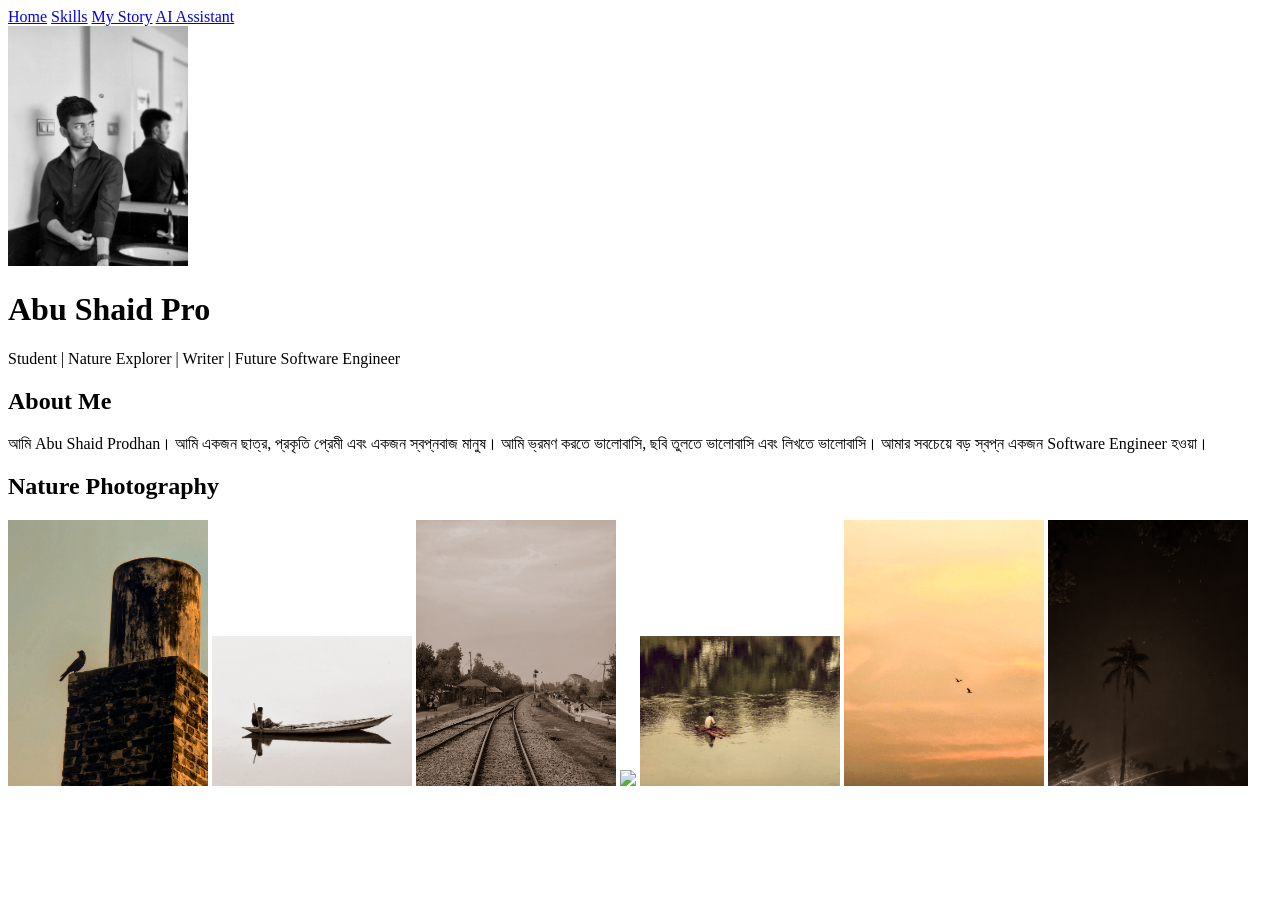
==== commit cdc3880a: "Add files via upload" ====
--- a/index.html
+++ b/index.html
@@ -1,295 +1,80 @@
 <!DOCTYPE html>
-<html lang="bn">
+<html>
 <head>
-    <meta charset="UTF-8">
-    <meta name="viewport" content="width=device-width, initial-scale=1.0">
-    <title>Abu Shaid Prodhan | The Visionary Architect of Code & Nature</title>
-    
-    <link href="https://fonts.googleapis.com/css2?family=Outfit:wght@100;300;400;600;800;900&family=Hind+Siliguri:wght@300;400;600;700&display=swap" rel="stylesheet">
-    <link rel="stylesheet" href="https://cdnjs.cloudflare.com/ajax/libs/font-awesome/6.4.0/css/all.min.css">
-    <link href="https://unpkg.com/aos@2.3.1/dist/aos.css" rel="stylesheet">
-    
-    <script src="https://cdnjs.cloudflare.com/ajax/libs/three.js/r121/three.min.js"></script>
-    <script src="https://cdn.jsdelivr.net/npm/vanta@latest/dist/vanta.net.min.js"></script>
+<title>Abu Shaid Prodhan</title>
+<link rel="stylesheet" href="style.css">
+</head>
 
-    <style>
-        :root {
-            --neon-cyan: #00f2ff;
-            --neon-purple: #bc13fe;
-            --neon-green: #00ff88;
-            --bg-dark: #020205;
-            --glass: rgba(255, 255, 255, 0.03);
-            --border: rgba(255, 255, 255, 0.1);
-        }
-
-        * { margin: 0; padding: 0; box-sizing: border-box; cursor: none; }
-        
-        body {
-            font-family: 'Outfit', 'Hind Siliguri', sans-serif;
-            background-color: var(--bg-dark);
-            color: #fff;
-            line-height: 1.8;
-            overflow-x: hidden;
-            scroll-behavior: smooth;
-        }
-
-        /* Custom Cursor */
-        #cursor {
-            position: fixed; width: 20px; height: 20px; border: 2px solid var(--neon-cyan);
-            border-radius: 50%; pointer-events: none; transform: translate(-50%, -50%);
-            transition: width 0.3s, height 0.3s, background 0.3s; z-index: 10000;
-        }
-
-        /* Preloader */
-        #preloader {
-            position: fixed; width: 100%; height: 100%; background: #000;
-            display: flex; flex-direction: column; justify-content: center; align-items: center; z-index: 100000;
-        }
-        .loader-text { font-size: 1.2rem; letter-spacing: 5px; color: var(--neon-cyan); animation: pulse 2s infinite; }
-        @keyframes pulse { 0%, 100% { opacity: 1; } 50% { opacity: 0.3; } }
-
-        /* Vanta Background */
-        #vanta-bg { position: fixed; top: 0; left: 0; width: 100%; height: 100%; z-index: -2; }
-
-        /* Scroll Progress Bar */
-        #progress-bar { position: fixed; top: 0; left: 0; width: 0%; height: 4px; background: linear-gradient(90deg, var(--neon-cyan), var(--neon-purple)); z-index: 9999; }
-
-        /* Navigation */
-        nav {
-            position: fixed; width: 100%; padding: 20px 50px; display: flex;
-            justify-content: space-between; align-items: center; z-index: 1000;
-            background: rgba(0,0,0,0.3); backdrop-filter: blur(15px); border-bottom: 1px solid var(--border);
-        }
-        .logo { font-size: 1.5rem; font-weight: 900; letter-spacing: 3px; color: var(--neon-cyan); }
-
-        /* Hero Section */
-        header {
-            height: 100vh; display: flex; flex-direction: column; justify-content: center; align-items: center; text-align: center;
-        }
-        .profile-frame {
-            position: relative; width: 200px; height: 200px; margin-bottom: 20px;
-        }
-        .profile-frame img {
-            width: 100%; height: 100%; border-radius: 50%; border: 4px solid var(--neon-cyan);
-            padding: 5px; box-shadow: 0 0 30px rgba(0, 242, 255, 0.4);
-        }
-        .hero-title { font-size: 4.5rem; font-weight: 900; line-height: 1.1; margin-bottom: 15px; }
-        .gradient-text { background: linear-gradient(to right, var(--neon-cyan), var(--neon-purple)); -webkit-background-clip: text; -webkit-text-fill-color: transparent; }
-        .hero-desc { font-size: 1.3rem; color: #aaa; font-weight: 300; max-width: 700px; }
-
-        /* Container & Cards */
-        .container { max-width: 1100px; margin: auto; padding: 80px 20px; }
-        
-        .section-card {
-            background: var(--glass); border: 1px solid var(--border); border-radius: 40px;
-            padding: 60px; margin-bottom: 60px; backdrop-filter: blur(20px);
-            transition: 0.5s cubic-bezier(0.2, 1, 0.3, 1);
-        }
-        .section-card:hover { border-color: var(--neon-cyan); transform: translateY(-10px); }
-
-        h2 { font-size: 2.5rem; margin-bottom: 30px; display: flex; align-items: center; gap: 15px; }
-        h2 i { color: var(--neon-cyan); font-size: 1.8rem; }
-        
-        .bengali-text { font-family: 'Hind Siliguri'; font-size: 1.25rem; color: #ccc; line-height: 2; }
-        .highlight { color: var(--neon-cyan); font-weight: 700; }
-
-        .quote-box {
-            background: rgba(255,255,255,0.03); border-left: 5px solid var(--neon-cyan);
-            padding: 30px; margin: 30px 0; border-radius: 0 20px 20px 0;
-            font-size: 1.3rem; font-style: italic; color: #fff;
-        }
-
-        /* Skills/Value Grid */
-        .grid-layout { display: grid; grid-template-columns: repeat(auto-fit, minmax(300px, 1fr)); gap: 25px; margin-top: 40px; }
-        .grid-item {
-            background: rgba(255,255,255,0.02); padding: 35px; border-radius: 25px; border: 1px solid var(--border);
-            transition: 0.4s;
-        }
-        .grid-item:hover { background: rgba(0, 242, 255, 0.05); border-color: var(--neon-purple); }
-        .grid-item i { font-size: 2.5rem; color: var(--neon-cyan); margin-bottom: 20px; }
-
-        /* Gallery */
-        .gallery { display: grid; grid-template-columns: repeat(auto-fit, minmax(220px, 1fr)); gap: 15px; margin-top: 30px; }
-        .gallery img { width: 100%; height: 220px; object-fit: cover; border-radius: 20px; filter: grayscale(50%); transition: 0.5s; }
-        .gallery img:hover { filter: grayscale(0%); transform: scale(1.03); }
-
-        /* Footer */
-        footer { padding: 100px 20px; text-align: center; border-top: 1px solid var(--border); background: rgba(0,0,0,0.5); }
-        .social-btn { font-size: 2rem; color: #fff; margin: 0 15px; transition: 0.3s; display: inline-block; }
-        .social-btn:hover { color: var(--neon-cyan); transform: translateY(-5px); text-shadow: 0 0 15px var(--neon-cyan); }
-
-        @media (max-width: 768px) {
-            .hero-title { font-size: 2.8rem; }
-            nav { padding: 15px 25px; }
-            .section-card { padding: 30px; }
-            * { cursor: auto !important; }
-            #cursor { display: none; }
-        }
-    </style>
-</head>
 <body>
 
-    <div id="preloader">
-        <div class="loader-text">INITIALIZING UNIVERSE...</div>
-    </div>
+<nav>
 
-    <div id="cursor"></div>
-    <div id="vanta-bg"></div>
-    <div id="progress-bar"></div>
+<a href="index.html">Home</a>
+<a href="skills.html">Skills</a>
+<a href="Story.html">My Story</a>
+<a href="assistant.html">AI Assistant</a>
 
-    <nav>
-        <div class="logo">A.S. PRODHAN</div>
-        <div style="font-size: 0.8rem; color: var(--neon-green); font-weight: 800;">📍 BOGURA, BANGLADESH</div>
-    </nav>
+</nav>
 
-    <header>
-        <div class="profile-frame" data-aos="zoom-in">
-            <img src="profile.jpg" alt="Abu Shaid Prodhan">
-        </div>
-        <h1 class="hero-title" data-aos="fade-up">ABU <span class="gradient-text">SHAID</span> PRODHAN</h1>
-        <p class="hero-desc" data-aos="fade-up" data-aos-delay="200">
-            Student | Nature Explorer | Writer | Future Software Engineer
-        </p>
-        <div style="margin-top: 30px; display: flex; gap: 10px;" data-aos="fade-up" data-aos-delay="400">
-            <span style="border: 1px solid var(--neon-cyan); padding: 5px 15px; border-radius: 50px; font-size: 0.8rem;">Exploring</span>
-            <span style="border: 1px solid var(--neon-purple); padding: 5px 15px; border-radius: 50px; font-size: 0.8rem;">Feeling</span>
-            <span style="border: 1px solid var(--neon-green); padding: 5px 15px; border-radius: 50px; font-size: 0.8rem;">Building</span>
-        </div>
-    </header>
+<header>
 
-    <div class="container">
-        
-        <section class="section-card" data-aos="fade-up">
-            <h2><i class="fas fa-seedling"></i> এক নীরব স্বপ্নযাত্রীর গল্প</h2>
-            <div class="bengali-text">
-                আবু সাঈদ — একজন সাধারণ ছাত্র, কিন্তু তার স্বপ্নগুলো মোটেও সাধারণ নয়। বাইরে থেকে তাকে হয়তো খুব শান্ত মনে হয়; কিন্তু তার ভেতরে চলতে থাকে এক গভীর চিন্তার জগৎ। 
-                <div class="quote-box">
-                    “নিজেকে খুঁজে ফিরি অচেনাদের ভিড়ে —<br>কখনও ফিরে পাই, কখনও পাই না।”
-                </div>
-                আমি বিশ্বাস করি জীবন মানে শুধু ডিগ্রি বা অর্জন নয়, বরং নিজেকে বোঝা এবং প্রতিদিন একটু একটু করে শক্তিশালী হওয়া। মানুষের ভিড়ে থেকেও আমি নিজের ভেতরের মানুষটাকে খুঁজে বেড়ায়।
-            </div>
-        </section>
+<img src="profile.jpg" width="180">
 
-        <section class="section-card" data-aos="fade-up">
-            <h2><i class="fas fa-microchip"></i> The Dual Core: Logic & Creativity</h2>
-            <p style="color: #aaa; margin-bottom: 20px;">একদিকে ক্যামেরা, অন্যদিকে কোড। একদিকে অনুভূতি, অন্যদিকে লজিক।</p>
-            <div class="grid-layout">
-                <div class="grid-item">
-                    <i class="fas fa-code"></i>
-                    <h3>Software Engineering</h3>
-                    <p class="bengali-text" style="font-size: 1rem;">সফটওয়্যার ইঞ্জিনিয়ারিং আমার কাছে শুধু কোড লেখা নয় — এটি সমস্যা সমাধান আর সৃজনশীলতার এক মেলবন্ধন। বাবা-মায়ের স্বপ্ন পূরণই আমার মূল লক্ষ্য।</p>
-                </div>
-                <div class="grid-item">
-                    <i class="fas fa-pen-nib"></i>
-                    <h3>Silent Therapy</h3>
-                    <p class="bengali-text" style="font-size: 1rem;">সব কথা মুখে বলা যায় না। লেখা আমার নীরব থেরাপি, যেখানে আমি নিজেকে খুঁজে পাই। শব্দই আমার আশ্রয়, নীরবতাই আমার শক্তি।</p>
-                </div>
-            </div>
-        </section>
+<h1 id="typing"></h1>
 
-        <section class="section-card" data-aos="fade-up">
-            <h2><i class="fas fa-mountain"></i> প্রকৃতি ও ভ্রমণ</h2>
-            <div class="bengali-text">
-                প্রকৃতি আমার কাছে শুধু দৃশ্য নয় — এটি একটি গভীর অনুভূতি। সূর্যাস্তের রঙে আমি দেখি সুন্দর এক সমাপ্তি যা নতুন শুরুর ইশারা দেয়। ভ্রমণ আমাকে ধৈর্য এবং কৃতজ্ঞতা শিখিয়েছে।
-            </div>
-            <div class="quote-box" style="border-left-color: var(--neon-purple);">
-                “সূর্য যখন ডুবে যায়, শেষ নয় — এক নতুন শুরুর ইশারা দেয়।”
-            </div>
-            <div class="gallery">
-                <img src="photo1.jpg" alt="Nature 1">
-                <img src="photo2.jpg" alt="Nature 2">
-                <img src="photo3.jpg" alt="Nature 3">
-                <img src="photo4.jpg" alt="Nature 4">
-            </div>
-        </section>
+<p>
+Student | Nature Explorer | Writer | Future Software Engineer
+</p>
 
-        <section class="section-card" data-aos="fade-up">
-            <h2><i class="fas fa-heart"></i> মূল মূল্যবোধ</h2>
-            <div class="grid-layout">
-                <div class="grid-item" style="padding: 20px; text-align: center;">
-                    <span class="highlight">Honesty</span>
-                </div>
-                <div class="grid-item" style="padding: 20px; text-align: center;">
-                    <span class="highlight">Respect</span>
-                </div>
-                <div class="grid-item" style="padding: 20px; text-align: center;">
-                    <span class="highlight">Simplicity</span>
-                </div>
-                <div class="grid-item" style="padding: 20px; text-align: center;">
-                    <span class="highlight">Gratitude</span>
-                </div>
-            </div>
-            <p style="text-align: center; margin-top: 40px; font-style: italic; opacity: 0.6;">“আমি নিখুঁত নই, আমি প্রতিদিন একটু একটু করে উন্নতি করছি।”</p>
-        </section>
+</header>
 
-        <section class="section-card" data-aos="zoom-in" style="text-align: center; border: 1px solid var(--neon-cyan);">
-            <h2 style="justify-content: center;" class="gradient-text">Future Vision</h2>
-            <p class="bengali-text">
-                সাফল্যকে তাড়া করি না, নিজেকে গড়ে তুলি — সাফল্য একদিন নিজেই আসবে। <br>
-                Exploring the world outside, Building strength inside.
-            </p>
-        </section>
+<section>
 
-    </div>
+<h2>About Me</h2>
 
-    <footer>
-        <h2 style="justify-content: center; font-size: 1.5rem; margin-bottom: 30px;">Connect With Me</h2>
-        <div class="social-links">
-            <a href="https://www.facebook.com/share/1W7e6Hipz2/" class="social-btn" target="_blank"><i class="fab fa-facebook"></i></a>
-            <a href="https://www.instagram.com/shaid22" class="social-btn" target="_blank"><i class="fab fa-instagram"></i></a>
-            <a href="https://wa.me/8801577552888" class="social-btn" target="_blank"><i class="fab fa-whatsapp"></i></a>
-        </div>
-        <p style="margin-top: 50px; opacity: 0.4; font-size: 0.8rem; letter-spacing: 2px;">
-            &copy; 2026 ABU SHAID PRODHAN | FEELING DEEPLY, GROWING SILENTLY.
-        </p>
-    </footer>
+<p>
 
-    <script src="https://unpkg.com/aos@2.3.1/dist/aos.js"></script>
-    <script>
-        // Init Animate On Scroll
-        AOS.init({ duration: 1200, once: true });
+আমি Abu Shaid Prodhan।  
+আমি একজন ছাত্র, প্রকৃতি প্রেমী এবং একজন স্বপ্নবাজ মানুষ।
 
-        // 3D Vanta Background
-        VANTA.NET({
-            el: "#vanta-bg",
-            mouseControls: true,
-            touchControls: true,
-            gyroControls: false,
-            minHeight: 200.00,
-            minWidth: 200.00,
-            scale: 1.00,
-            scaleMobile: 1.00,
-            color: 0x00f2ff,
-            backgroundColor: 0x020205,
-            points: 12.00,
-            maxDistance: 20.00,
-            spacing: 16.00
-        });
+আমি ভ্রমণ করতে ভালোবাসি, ছবি তুলতে ভালোবাসি এবং লিখতে ভালোবাসি।
 
-        // Custom Cursor Movement
-        const cursor = document.getElementById('cursor');
-        document.addEventListener('mousemove', e => {
-            cursor.style.left = e.clientX + 'px';
-            cursor.style.top = e.clientY + 'px';
-        });
+আমার সবচেয়ে বড় স্বপ্ন একজন Software Engineer হওয়া।
 
-        // Scroll Progress Bar
-        window.onscroll = function() {
-            let winScroll = document.body.scrollTop || document.documentElement.scrollTop;
-            let height = document.documentElement.scrollHeight - document.documentElement.clientHeight;
-            let scrolled = (winScroll / height) * 100;
-            document.getElementById("progress-bar").style.width = scrolled + "%";
-        };
+</p>
 
-        // Preloader Closer
-        window.onload = () => {
-            setTimeout(() => {
-                document.getElementById('preloader').style.opacity = '0';
-                setTimeout(() => {
-                    document.getElementById('preloader').style.display = 'none';
-                }, 500);
-            }, 1500);
-        };
-    </script>
+</section>
+
+<section>
+
+<h2>Nature Photography</h2>
+
+<img src="photo1.jpg" width="200">
+<img src="photo2.jpg" width="200">
+<img src="photo3.jpg" width="200">
+<img src="photo4.jpg" width="200">
+<img src="photo5.jpg" width="200">
+<img src="photo6.jpg" width="200">
+<img src="photo7.jpg" width="200">
+
+</section>
+
+<script>
+
+const text="Abu Shaid Prodhan";
+let i=0;
+
+function typing(){
+if(i<text.length){
+document.getElementById("typing").innerHTML+=text.charAt(i);
+i++;
+setTimeout(typing,100);
+}
+}
+
+typing();
+
+</script>
+
 </body>
 </html>
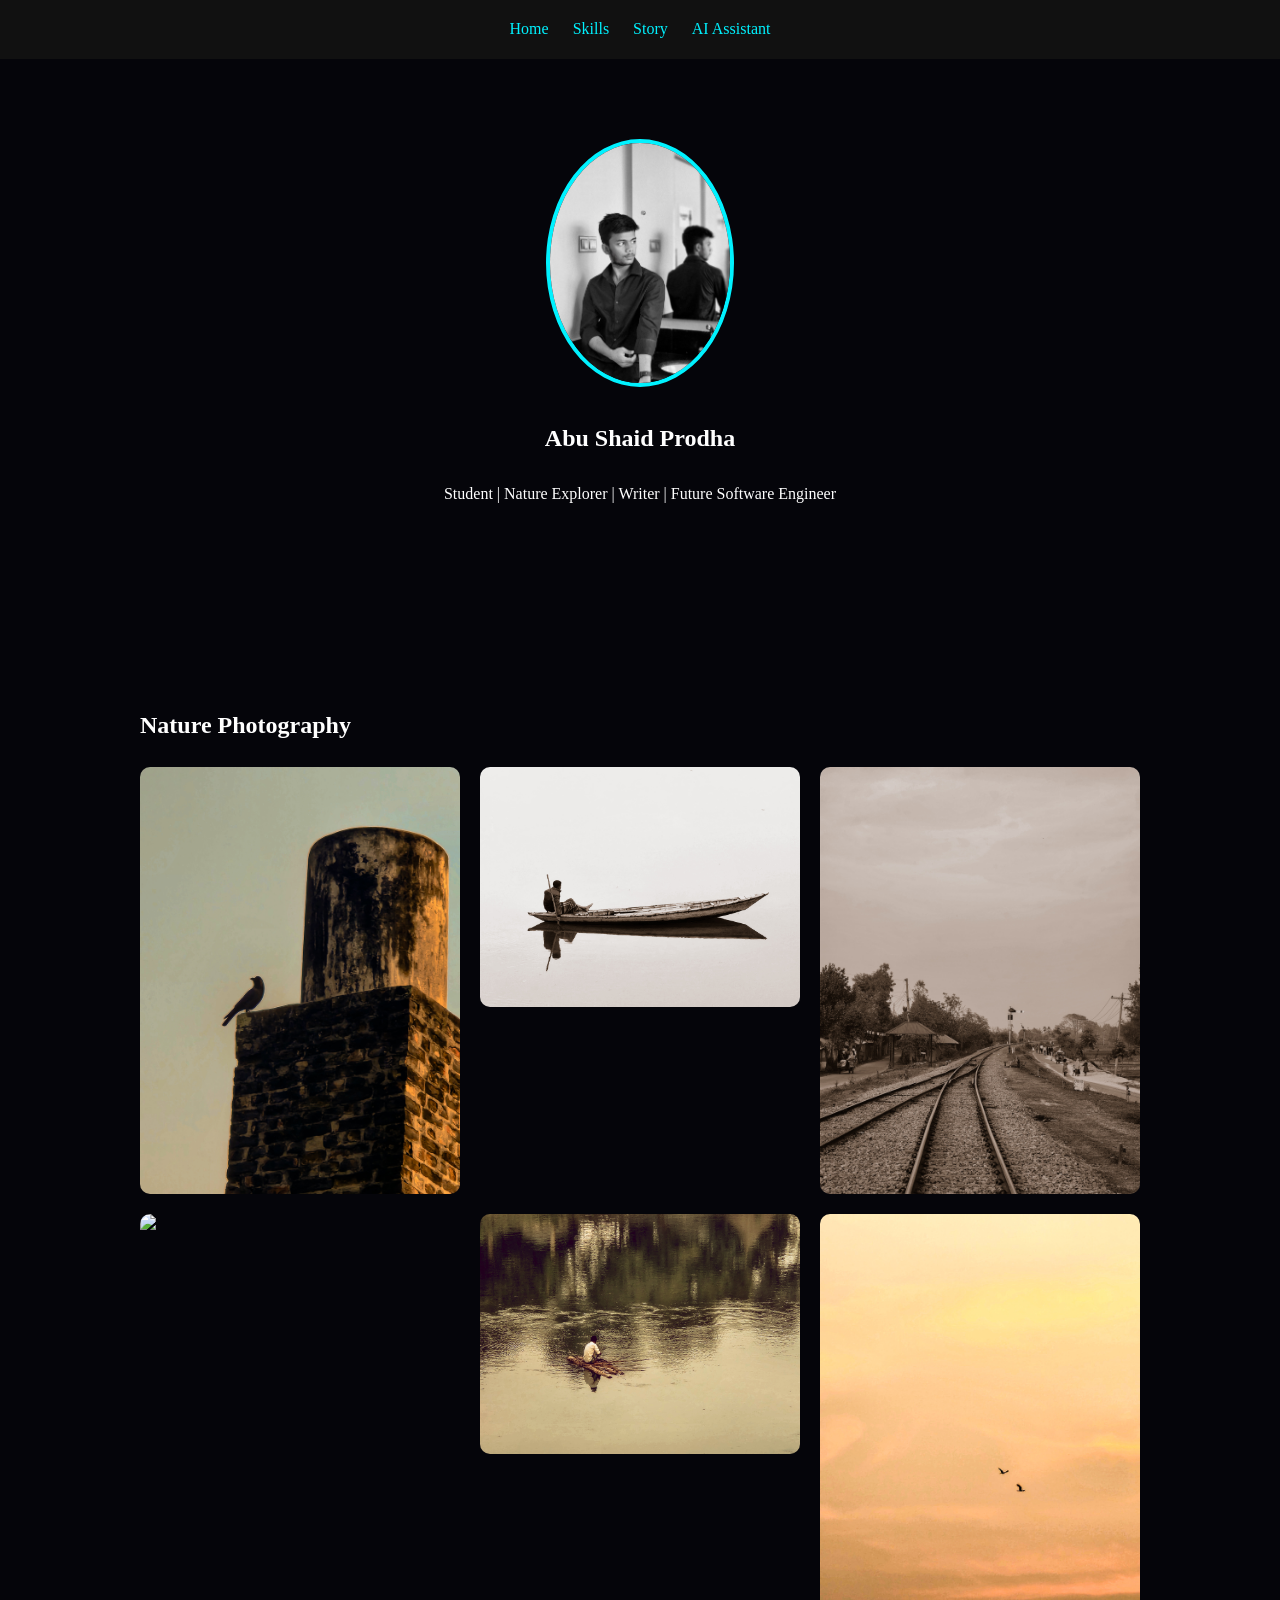
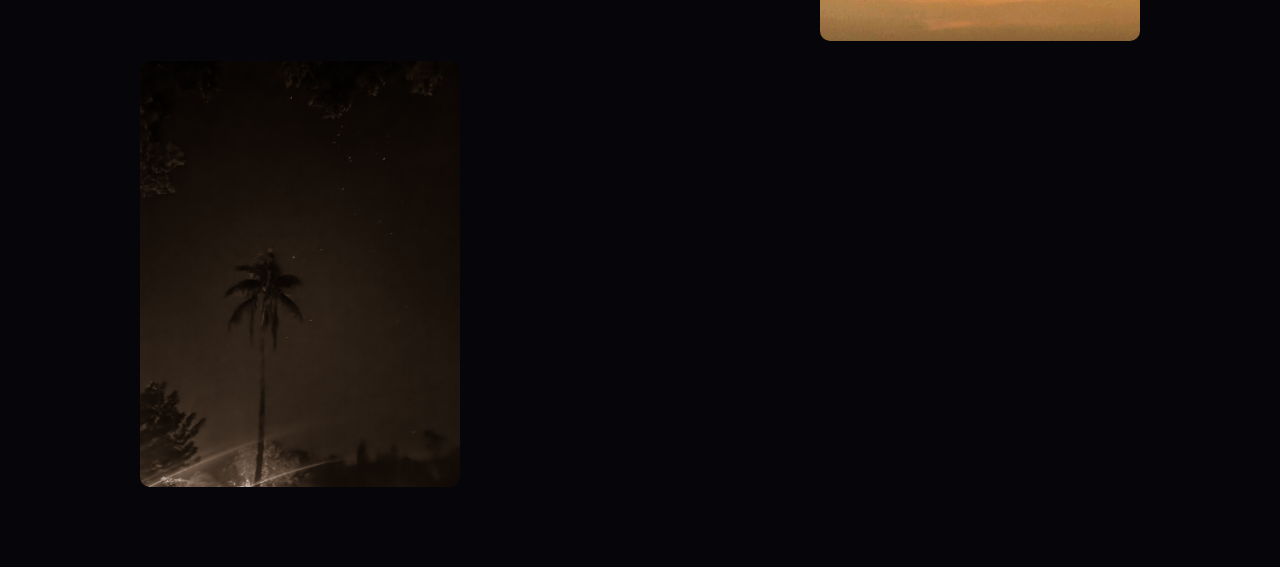
==== commit eeca4453: "Add files via upload" ====
--- a/index.html
+++ b/index.html
@@ -1,8 +1,12 @@
 <!DOCTYPE html>
 <html>
+
 <head>
+
 <title>Abu Shaid Prodhan</title>
+
 <link rel="stylesheet" href="style.css">
+
 </head>
 
 <body>
@@ -11,14 +15,16 @@
 
 <a href="index.html">Home</a>
 <a href="skills.html">Skills</a>
-<a href="Story.html">My Story</a>
+<a href="story.html">Story</a>
 <a href="assistant.html">AI Assistant</a>
 
 </nav>
 
-<header>
+<section>
 
-<img src="profile.jpg" width="180">
+<center>
+
+<img src="profile.jpg" class="profile">
 
 <h1 id="typing"></h1>
 
@@ -26,22 +32,7 @@
 Student | Nature Explorer | Writer | Future Software Engineer
 </p>
 
-</header>
-
-<section>
-
-<h2>About Me</h2>
-
-<p>
-
-আমি Abu Shaid Prodhan।  
-আমি একজন ছাত্র, প্রকৃতি প্রেমী এবং একজন স্বপ্নবাজ মানুষ।
-
-আমি ভ্রমণ করতে ভালোবাসি, ছবি তুলতে ভালোবাসি এবং লিখতে ভালোবাসি।
-
-আমার সবচেয়ে বড় স্বপ্ন একজন Software Engineer হওয়া।
-
-</p>
+</center>
 
 </section>
 
@@ -49,32 +40,22 @@
 
 <h2>Nature Photography</h2>
 
-<img src="photo1.jpg" width="200">
-<img src="photo2.jpg" width="200">
-<img src="photo3.jpg" width="200">
-<img src="photo4.jpg" width="200">
-<img src="photo5.jpg" width="200">
-<img src="photo6.jpg" width="200">
-<img src="photo7.jpg" width="200">
+<div class="gallery">
+
+<img src="photo1.jpg">
+<img src="photo2.jpg">
+<img src="photo3.jpg">
+<img src="photo4.jpg">
+<img src="photo5.jpg">
+<img src="photo6.jpg">
+<img src="photo7.jpg">
+
+</div>
 
 </section>
 
-<script>
-
-const text="Abu Shaid Prodhan";
-let i=0;
-
-function typing(){
-if(i<text.length){
-document.getElementById("typing").innerHTML+=text.charAt(i);
-i++;
-setTimeout(typing,100);
-}
-}
-
-typing();
-
-</script>
+<script src="script.js"></script>
 
 </body>
+
 </html>
--- a/style.css
+++ b/style.css
@@ -0,0 +1,57 @@
+body{
+font-family:Poppins;
+background:#05050a;
+color:white;
+line-height:1.8;
+margin:0;
+}
+
+nav{
+background:#111;
+padding:15px;
+text-align:center;
+position:sticky;
+top:0;
+}
+
+nav a{
+color:#00f2ff;
+margin:10px;
+text-decoration:none;
+font-weight:500;
+}
+
+section{
+max-width:1000px;
+margin:auto;
+padding:80px 20px;
+}
+
+.profile{
+width:180px;
+border-radius:50%;
+border:4px solid #00f2ff;
+}
+
+.gallery{
+display:grid;
+grid-template-columns:repeat(auto-fit,minmax(250px,1fr));
+gap:20px;
+}
+
+.gallery img{
+width:100%;
+border-radius:10px;
+transition:.3s;
+}
+
+.gallery img:hover{
+transform:scale(1.05);
+}
+
+.quote{
+border-left:4px solid #00f2ff;
+padding-left:15px;
+margin:20px 0;
+font-style:italic;
+}
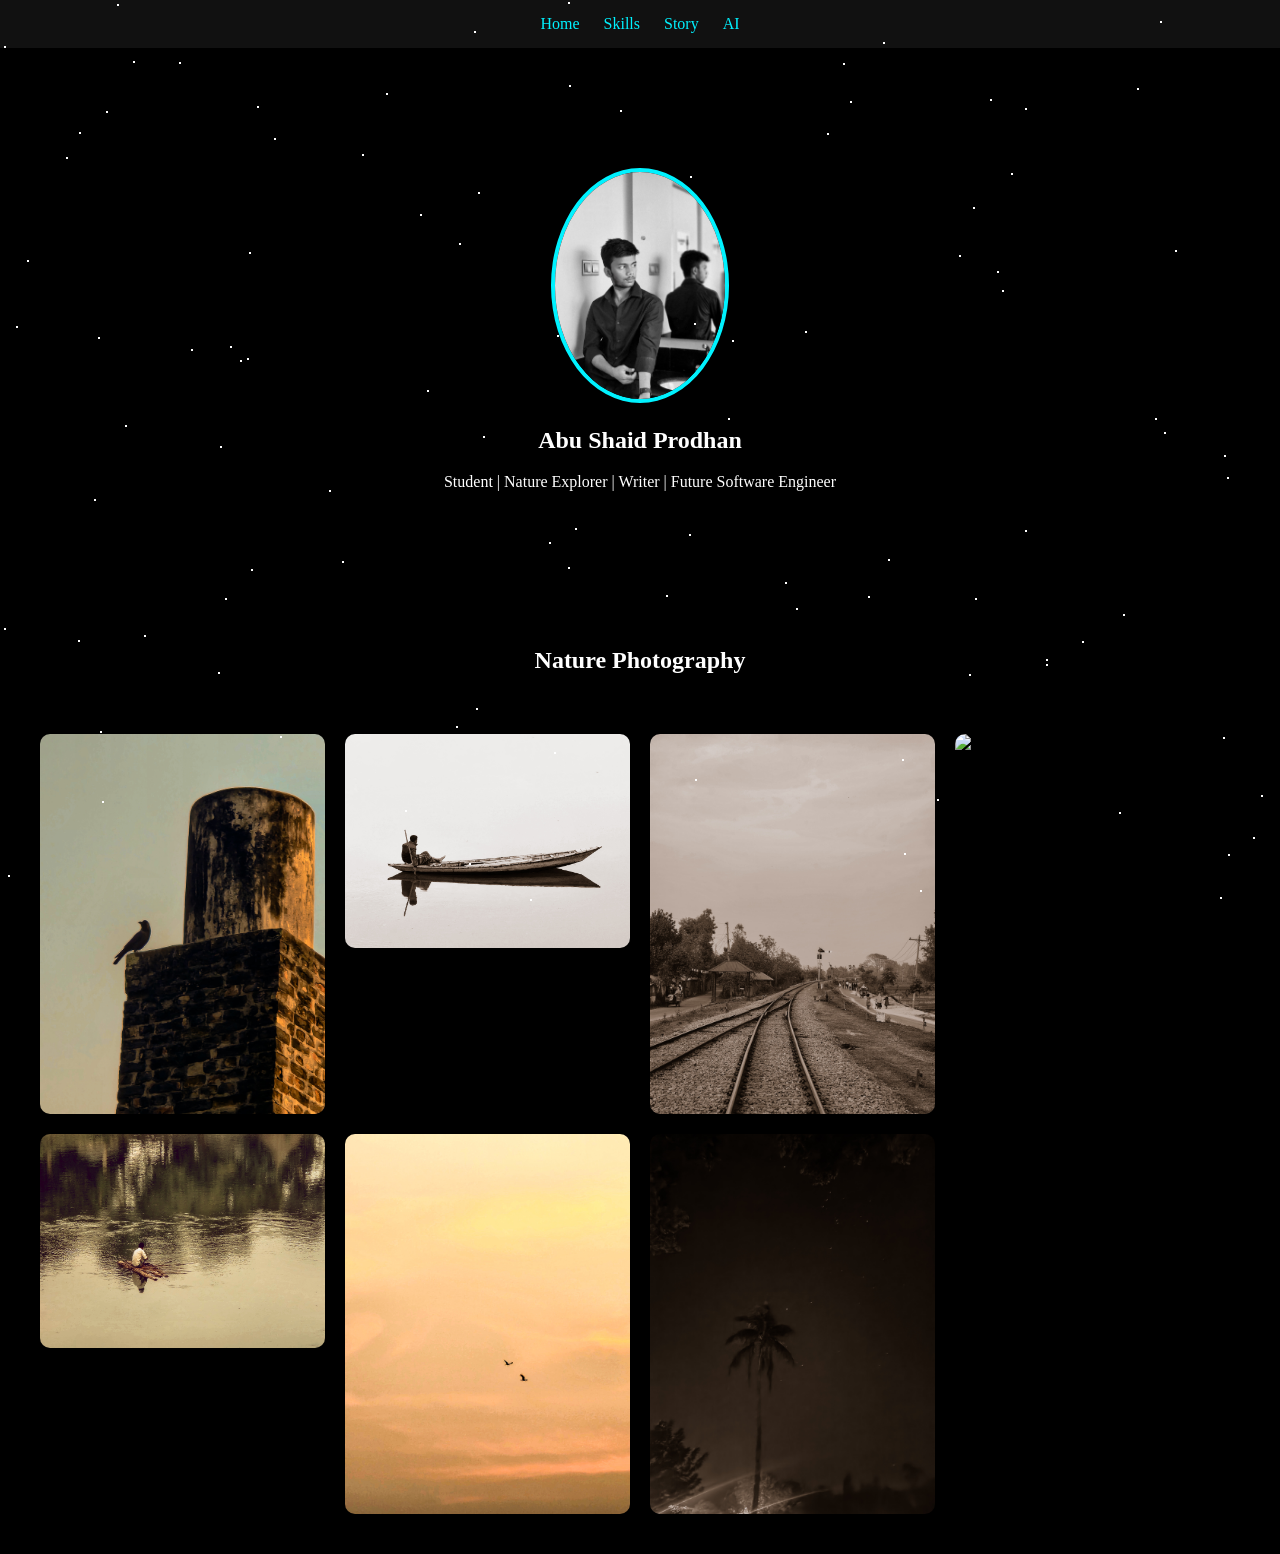
==== commit 4945106c: "Add files via upload" ====
--- a/index.html
+++ b/index.html
@@ -1,11 +1,106 @@
 <!DOCTYPE html>
-<html>
+<html lang="en">
 
 <head>
 
+<meta charset="UTF-8">
+<meta name="viewport" content="width=device-width, initial-scale=1.0">
+
 <title>Abu Shaid Prodhan</title>
 
-<link rel="stylesheet" href="style.css">
+<style>
+
+body{
+font-family:Poppins;
+background:black;
+color:white;
+margin:0;
+overflow-x:hidden;
+}
+
+/* NAVBAR */
+
+nav{
+position:sticky;
+top:0;
+background:#111;
+padding:15px;
+text-align:center;
+}
+
+nav a{
+color:#00f2ff;
+margin:10px;
+text-decoration:none;
+}
+
+/* HERO */
+
+.hero{
+text-align:center;
+padding:120px 20px;
+}
+
+.profile{
+width:170px;
+border-radius:50%;
+border:4px solid #00f2ff;
+}
+
+/* GALLERY */
+
+.gallery{
+display:grid;
+grid-template-columns:repeat(auto-fit,minmax(250px,1fr));
+gap:20px;
+padding:40px;
+}
+
+.gallery img{
+width:100%;
+border-radius:10px;
+cursor:pointer;
+transition:.3s;
+}
+
+.gallery img:hover{
+transform:scale(1.05);
+}
+
+/* LIGHTBOX */
+
+.lightbox{
+position:fixed;
+top:0;
+left:0;
+width:100%;
+height:100%;
+background:rgba(0,0,0,0.9);
+display:none;
+align-items:center;
+justify-content:center;
+}
+
+.lightbox img{
+max-width:90%;
+}
+
+/* STARS */
+
+.star{
+position:fixed;
+width:2px;
+height:2px;
+background:white;
+animation:move 10s linear infinite;
+}
+
+@keyframes move{
+from{transform:translateY(0)}
+to{transform:translateY(100vh)}
+}
+
+</style>
 
 </head>
 
@@ -13,49 +108,83 @@
 
 <nav>
 
-<a href="index.html">Home</a>
+<a href="#">Home</a>
 <a href="skills.html">Skills</a>
 <a href="story.html">Story</a>
-<a href="assistant.html">AI Assistant</a>
+<a href="assistant.html">AI</a>
 
 </nav>
 
-<section>
-
-<center>
+<section class="hero">
 
 <img src="profile.jpg" class="profile">
 
-<h1 id="typing"></h1>
+<h1>Abu Shaid Prodhan</h1>
 
 <p>
 Student | Nature Explorer | Writer | Future Software Engineer
 </p>
 
-</center>
-
 </section>
 
 <section>
 
-<h2>Nature Photography</h2>
+<h2 style="text-align:center">Nature Photography</h2>
 
 <div class="gallery">
 
-<img src="photo1.jpg">
-<img src="photo2.jpg">
-<img src="photo3.jpg">
-<img src="photo4.jpg">
-<img src="photo5.jpg">
-<img src="photo6.jpg">
-<img src="photo7.jpg">
+<img src="photo1.jpg" loading="lazy">
+<img src="photo2.jpg" loading="lazy">
+<img src="photo3.jpg" loading="lazy">
+<img src="photo4.jpg" loading="lazy">
+<img src="photo5.jpg" loading="lazy">
+<img src="photo6.jpg" loading="lazy">
+<img src="photo7.jpg" loading="lazy">
 
 </div>
 
 </section>
 
-<script src="script.js"></script>
+<div class="lightbox" id="lightbox">
+<img src="">
+</div>
+
+<script>
+
+/* LIGHTBOX */
+
+const images=document.querySelectorAll(".gallery img");
+const lightbox=document.getElementById("lightbox");
+const lightboxImg=lightbox.querySelector("img");
+
+images.forEach(img=>{
+img.onclick=()=>{
+lightbox.style.display="flex";
+lightboxImg.src=img.src;
+};
+});
+
+lightbox.onclick=()=>{
+lightbox.style.display="none";
+}
+
+/* STARS */
+
+for(let i=0;i<100;i++){
+
+let star=document.createElement("div");
+
+star.className="star";
+
+star.style.left=Math.random()*100+"%";
+star.style.top=Math.random()*100+"%";
+star.style.animationDuration=(Math.random()*5+5)+"s";
+
+document.body.appendChild(star);
+
+}
+
+</script>
 
 </body>
-
 </html>
